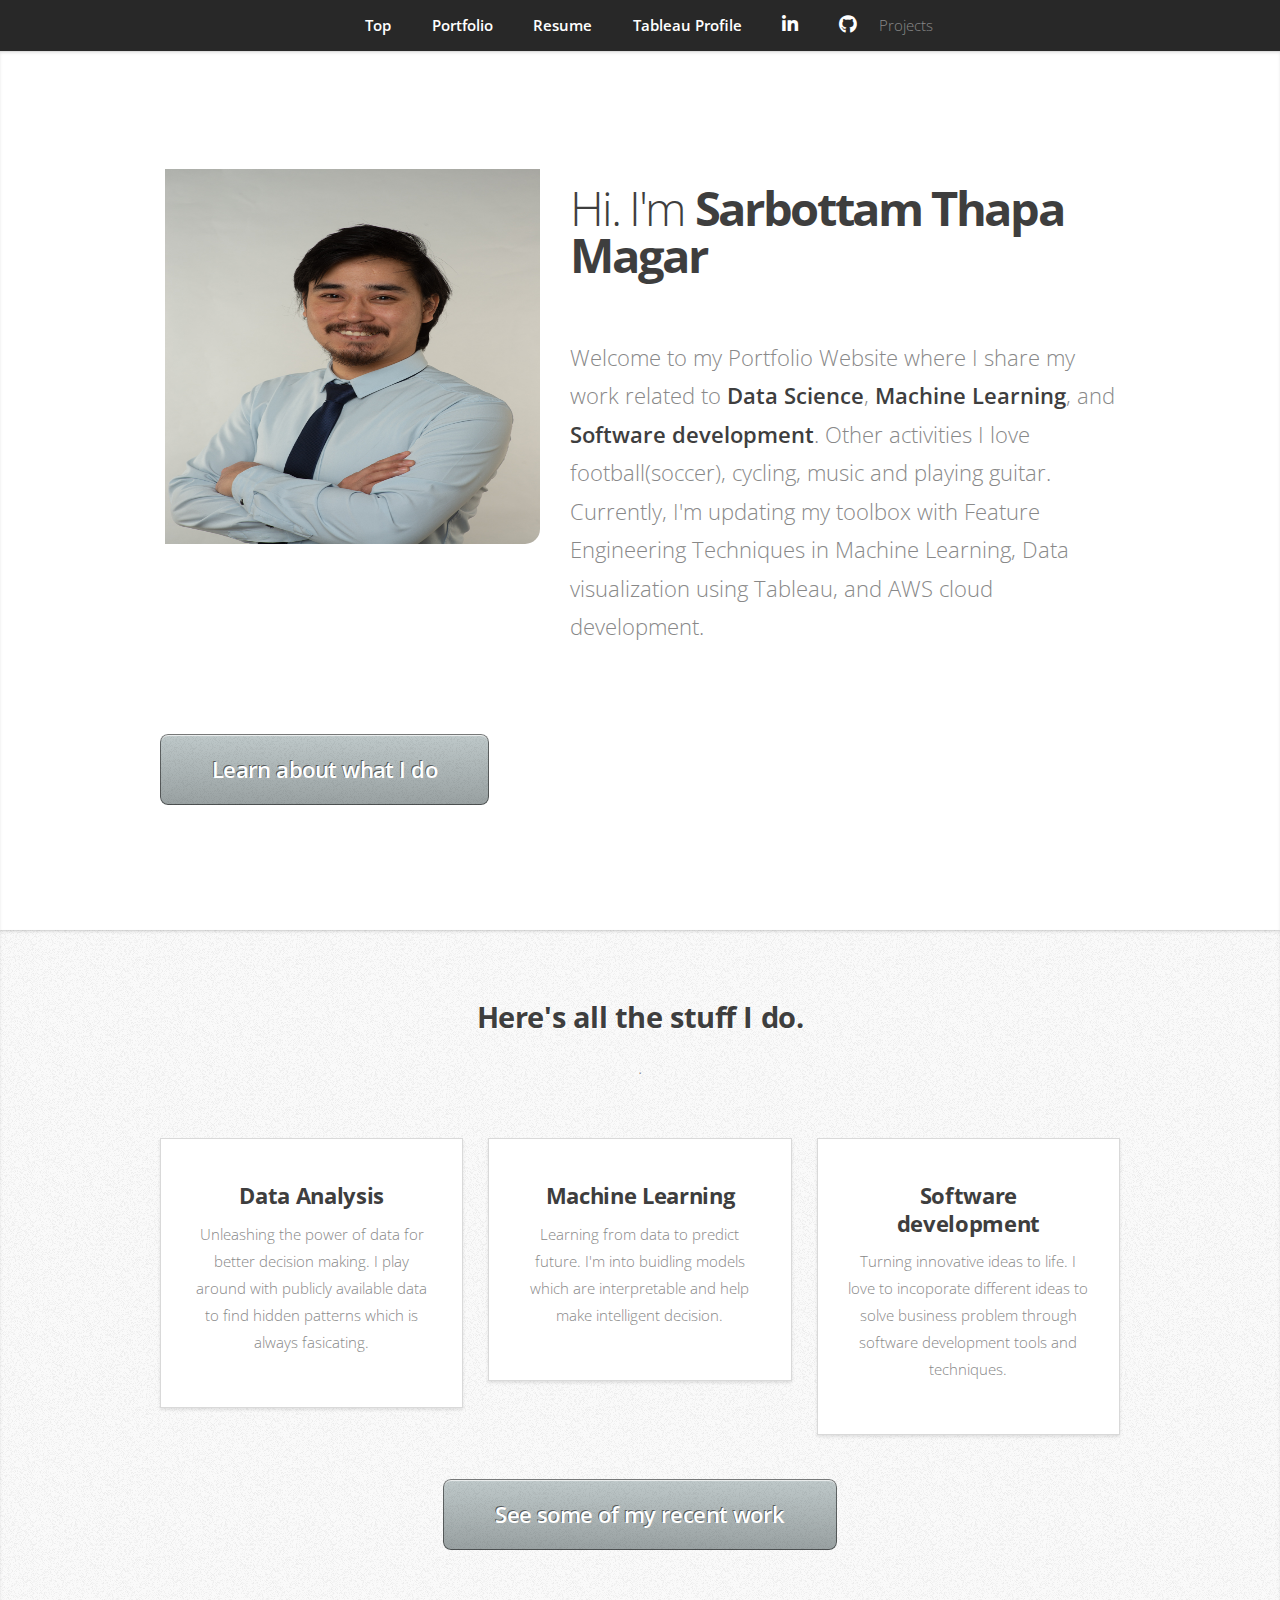
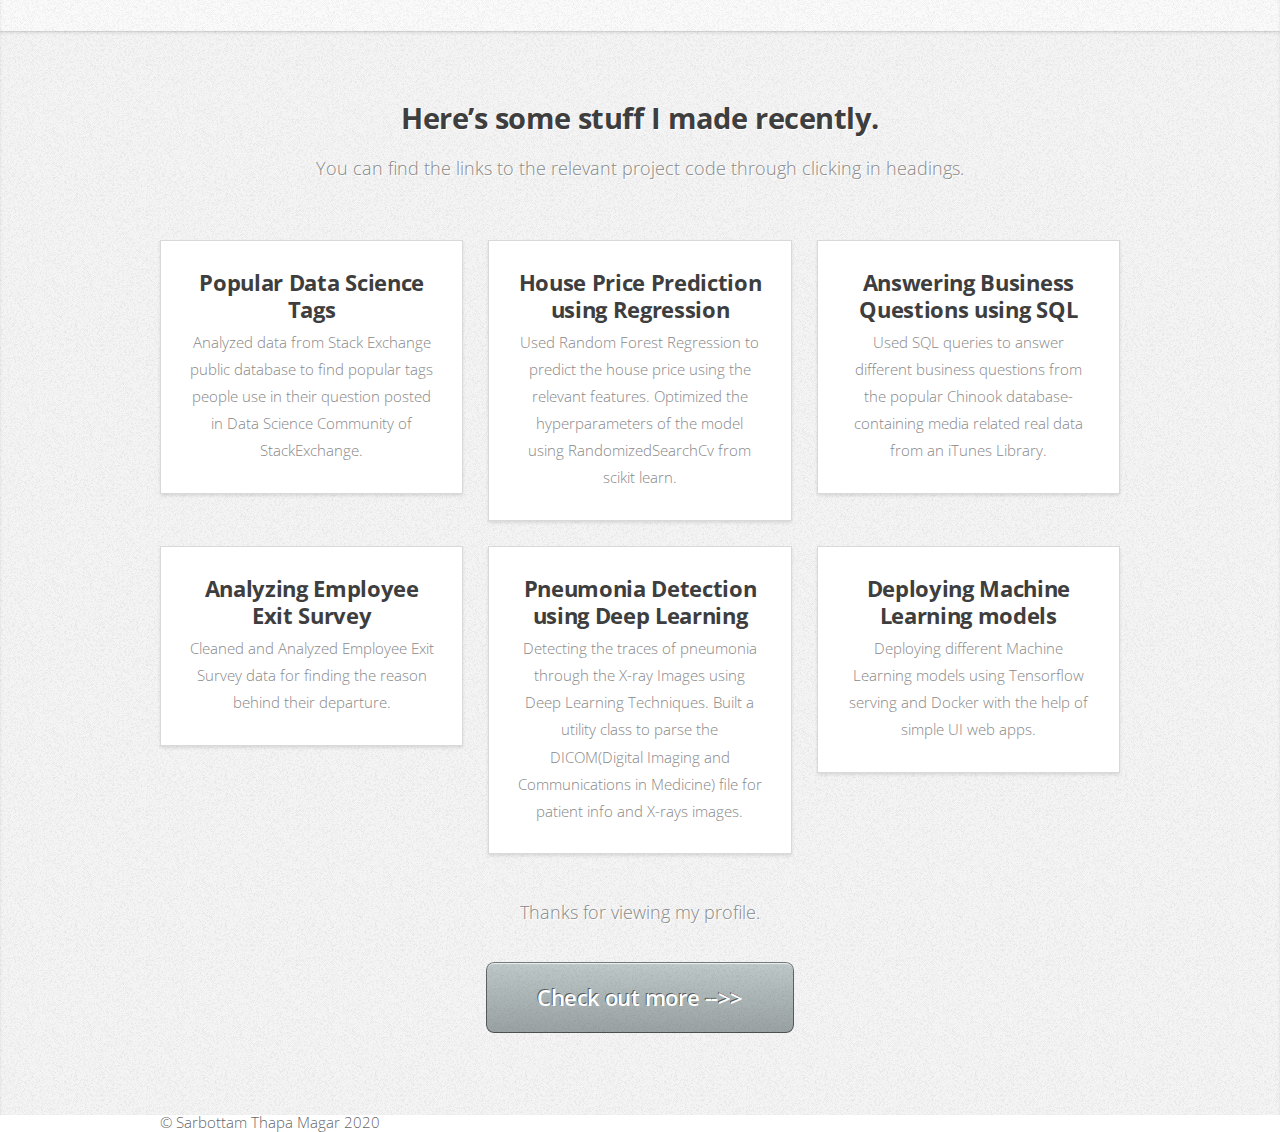
==== index.html @ 3a18c15b "add heart disease clf project" ====
<!DOCTYPE HTML>
<!--
	Miniport by HTML5 UP
	html5up.net | @ajlkn
	Free for personal and commercial use under the CCA 3.0 license (html5up.net/license)
-->
<html>
	<head>
		<title>Sarbottam Portfolio Website</title>
		<meta charset="utf-8" />
		<meta name="viewport" content="width=device-width, initial-scale=1.0">
		<link rel="stylesheet" href="assets/css/main.css" />
	</head>
	<body class="is-preload">

		<!-- Nav -->
			<nav id="nav">
				<ul class="container">
					<li><a href="#top">Top</a></li>
					<li><a href="#portfolio">Portfolio</a></li>
					<!-- <li><a href="#work">Work</a></li> -->
					<li><a href="resume/SarbottamThapaMagarCV.pdf">Resume</a></li>
					<li><a href="https://public.tableau.com/profile/sarbottam.thapa.magar#!/"><span class="label">Tableau Profile</span></a></li>	
					<li><a href="https://www.linkedin.com/in/sarbottam/" class="icon brands fa-linkedin-in"><span class="label">LinkedIn</span></a></li>
					<li><a href="https://github.com/Mattobad" class="icon brands fa-github"><span class="label">Github</span></a></li>
					<div class="dropdown">
						<li><span class="label">Projects</span></li>
						<div class="dropdown-content">
							<a href="projects/house_rg/index.html">House Project</a>
							<a href="https://secret-mountain-51577.herokuapp.com/">Heart disease classificaiton</a>
						  <!-- <a href="#">Link 3</a> -->
						</div>
					</div>
					
				</ul>
			</nav>

		<!-- Home -->
			<article id="top" class="wrapper style1">
				<div class="container">
					<div class="row">
						<!-- <div class="col-4 col-5-large col-12-medium">
							<span class="image fit"><img src="images/ProfilePic.jpg" width="400" height="400" /></span>
						</div> -->
						
						<img src="images/ProfilePic.jpg" class="center" width="400" height="400" />
			
						<div class="col-sm col-xl col-8 col-7-large col-12-medium">
							<header>
								<h1>Hi. I'm <strong>Sarbottam Thapa Magar</strong></h1>
							</header>
							<p>	Welcome to my Portfolio Website where I share my work related to <strong>Data Science</strong>, <strong>Machine Learning</strong>,  and 
								<strong>Software development</strong>. Other activities I love football(soccer), cycling, music and playing guitar.
								Currently, I'm updating my toolbox with Feature Engineering Techniques in Machine Learning,
								Data visualization using Tableau, and AWS cloud development.
							</p>
				
						</div>
					</div>

					<footer>
						<!-- <p>And this is <strong>Miniport</strong>, a free, fully responsive HTML5 site template designed by <a href="http://twitter.com/ajlkn">AJ</a> for <a href="http://html5up.net">HTML5 UP</a> &amp; released under the <a href="http://html5up.net/license">CCA license</a>.</p> -->
						<a href="#work" class="button large scrolly">Learn about what I do</a>
					</footer>
				</div>

				<!-- <div class="col-4 col-6-medium col-12-small">
					
				</div> -->
				
			</article>

		<!-- Work -->
			<article id="work" class="wrapper style2">
				<div class="container">
					<header>
						<h2>Here's all the stuff I do.</h2>
						<p>.</p>
					</header>
					<div class="row aln-center">
						<div class="col-4 col-6-medium col-12-small">
							<section class="box style1">
								<!-- <span class="icon featured fa fa-area-chart" aria-hidden="true"></span> -->
								<h3>Data Analysis</h3>
								<p>Unleashing the power of data for better decision making. I play around with publicly available data to 
									find hidden patterns which is always fasicating.</p>
							</section>
						</div>
						<div class="col-4 col-6-medium col-12-small">
							<section class="box style1">
								<!-- <span class="icon solid featured fa-camera-retro"></span> -->
								<h3>Machine Learning</h3>
								<p>Learning from data to predict future. I'm into buidling models which are interpretable and help make intelligent decision.</p>
							</section>
						</div>
						<div class="col-4 col-6-medium col-12-small">
							<section class="box style1">
								<!-- <span class="icon featured fa-thumbs-up"></span> -->
								<h3>Software development</h3>
								<p>Turning innovative ideas to life. I love to incoporate different ideas to solve business problem through software development tools and techniques.</p>
							</section>
						</div>
					</div>
					<footer>
						<!-- <p>Lorem ipsum dolor sit sapien vestibulum ipsum primis?</p> -->
						<a href="#portfolio" class="button large scrolly">See some of my recent work</a>
					</footer>
				</div>
			</article>

		<!-- Portfolio -->
			<article id="portfolio" class="wrapper style3">
				<div class="container">
					<header>
						<h2>Here’s some stuff I made recently.</h2>
						<p>You can find the links to the relevant project code through clicking in headings.</p>
					</header>
					<div class="row">
						<div class="col-4 col-6-medium col-12-small">
							<article class="box style2">
								<!-- <a href="https://github.com/Mattobad/Data-Analysis/tree/master/Popular-Data-Science-Tags" class="image featured"><img src="images/pic01.jpg" alt="" /></a> -->
								<h3><a href="https://github.com/Mattobad/Data-Analysis/tree/master/Popular-Data-Science-Tags">Popular Data Science Tags</a></h3>
								<p>Analyzed data from Stack Exchange public database to find popular tags people use in their question posted in Data Science Community of StackExchange.</p>
							</article>
						</div>
						<div class="col-4 col-6-medium col-12-small">
							<article class="box style2">
								<!-- <a href="#" class="image featured"><img src="images/pic02.jpg" alt="" /></a> -->
								<h3><a href="https://bit.ly/house-rg-project">House Price Prediction using Regression</a></h3>
								<p>Used Random Forest Regression to predict the house price using the 
									relevant features. Optimized the hyperparameters of the model using 
									RandomizedSearchCv from scikit learn.
								</p>
							</article>
						</div>
						<div class="col-4 col-6-medium col-12-small">
							<article class="box style2">
								<!-- <a href="#" class="image featured"><img src="images/pic03.jpg" alt="" /></a> -->
								<h3><a href="https://github.com/Mattobad/Data-Analysis/tree/master/Answering%20Business%20Questions%20using%20SQL">Answering Business Questions using SQL</a></h3>
								<p>Used SQL queries to answer different business questions from the popular Chinook database- containing
									media related real data from an iTunes Library.</p>
							</article>
						</div>
						<div class="col-4 col-6-medium col-12-small">
							<article class="box style2">
								<!-- <a href="#" class="image featured"><img src="images/pic04.jpg" alt="" /></a> -->
								<h3><a href="https://github.com/Mattobad/Data-Analysis/tree/master/Analyzing-Employee-Exit-Survey">Analyzing Employee Exit Survey</a></h3>
								<p>Cleaned and Analyzed Employee Exit Survey data for finding the reason behind their departure.</p>
							</article>
						</div>
						<div class="col-4 col-6-medium col-12-small">
							<article class="box style2">
								<!-- <a href="#" class="image featured"><img src="images/pic05.jpg" alt="" /></a> -->
								<h3><a href="https://github.com/Mattobad/Pneumonia-Detection-Deep-Learning">Pneumonia Detection using Deep Learning</a></h3>
								<p>Detecting the traces of pneumonia through the X-ray Images using Deep Learning 
									Techniques. Built a utility class to parse the DICOM(Digital Imaging and 
									Communications in Medicine) file for patient info and X-rays images.</p>
							</article>
						</div>
						<div class="col-4 col-6-medium col-12-small">
							<article class="box style2">
								<!-- <a href="#" class="image featured"><img src="images/pic06.jpg" alt="" /></a> -->
								<h3><a href="https://github.com/Mattobad/Deploying-ML-Models">Deploying Machine Learning models</a></h3>
								<p>Deploying different Machine Learning models using Tensorflow
									serving and Docker with the help of simple UI web apps.
								</p>
							</article>
						</div>

						<!-- <div class="col-4 col-6-medium col-12-small">
							<article class="box style2">
								<h3><a href="#"></a></h3>
								<p>.</p>
							</article>
						</div>
						<div class="col-4 col-6-medium col-12-small">
							<article class="box style2">
								<h3><a href="#">Pneumonia Detection using Deep Learning</a></h3>
								<p>.</p>
							</article>
						</div>
						<div class="col-4 col-6-medium col-12-small">
							<article class="box style2">
								<h3><a href="#">Visualizing the recent graduate job outcomes</a></h3>
								<p>.</p>
							</article>
						</div> -->

					</div>
					<!-- <footer>
						<p>Lorem ipsum dolor sit sapien vestibulum ipsum primis?</p>
						<a href="#contact" class="button large scrolly">Get in touch with me</a>
					</footer> -->
					<footer>
						<p>Thanks for viewing my profile.</p>
						<a href="https://github.com/Mattobad" class="button large scrolly">Check out more -->></a>
					</footer>
				</div>
			</article>

		
		<footer class="container">
			<ul id="copyright">
			<li>&copy; Sarbottam Thapa Magar 2020</li>
		</footer>

		<!-- Scripts -->
			<script src="assets/js/jquery.min.js"></script>
			<script src="assets/js/jquery.scrolly.min.js"></script>
			<script src="assets/js/browser.min.js"></script>
			<script src="assets/js/breakpoints.min.js"></script>
			<script src="assets/js/util.js"></script>
			<script src="assets/js/main.js"></script>

	</body>
</html>
---- assets/css/main.css ----
@import url("https://fonts.googleapis.com/css?family=Open+Sans:300,300italic,600,600italic,700");
@import url("fontawesome-all.min.css");

/*
	Miniport by HTML5 UP
	html5up.net | @ajlkn
	Free for personal and commercial use under the CCA 3.0 license (html5up.net/license)
*/

html, body, div, span, applet, object,
iframe, h1, h2, h3, h4, h5, h6, p, blockquote,
pre, a, abbr, acronym, address, big, cite,
code, del, dfn, em, img, ins, kbd, q, s, samp,
small, strike, strong, sub, sup, tt, var, b,
u, i, center, dl, dt, dd, ol, ul, li, fieldset,
form, label, legend, table, caption, tbody,
tfoot, thead, tr, th, td, article, aside,
canvas, details, embed, figure, figcaption,
footer, header, hgroup, menu, nav, output, ruby,
section, summary, time, mark, audio, video {
	margin: 0;
	padding: 0;
	border: 0;
	font-size: 100%;
	font: inherit;
	vertical-align: baseline;}

article, aside, details, figcaption, figure,
footer, header, hgroup, menu, nav, section {
	display: block;}

body {
	line-height: 1;
}

ol, ul {
	list-style: none;
}

blockquote, q {
	quotes: none;
}

	blockquote:before, blockquote:after, q:before, q:after {
		content: '';
		content: none;
	}

table {
	border-collapse: collapse;
	border-spacing: 0;
}

body {
	-webkit-text-size-adjust: none;
}

mark {
	background-color: transparent;
	color: inherit;
}

input::-moz-focus-inner {
	border: 0;
	padding: 0;
}

input, select, textarea {
	-moz-appearance: none;
	-webkit-appearance: none;
	-ms-appearance: none;
	appearance: none;
}

/* Basic */

	html {
		box-sizing: border-box;
	}

	*, *:before, *:after {
		box-sizing: inherit;
	}

	body {
		padding-top: 3.5em;
	}

		body.is-preload *, body.is-preload *:before, body.is-preload *:after {
			-moz-animation: none !important;
			-webkit-animation: none !important;
			-ms-animation: none !important;
			animation: none !important;
			-moz-transition: none !important;
			-webkit-transition: none !important;
			-ms-transition: none !important;
			transition: none !important;
		}

	body, input, textarea, select {
		font-family: 'Open Sans', sans-serif;
		line-height: 1.85em;
		color: #888;
		font-weight: 300;
		font-size: 13pt;
	}

	a {
		-moz-transition: color .2s ease-in-out;
		-webkit-transition: color .2s ease-in-out;
		-ms-transition: color .2s ease-in-out;
		transition: color .2s ease-in-out;
		color: #43B3E0;
		text-decoration: underline;
	}

		a:hover {
			color: #43bff0 !important;
		}

		a img {
			border: 0;
		}

	b, strong {
		font-weight: 600;
		color: #3e3e3e;
	}

	i, em {
		font-style: italic;
	}

	sub {
		position: relative;
		top: 0.5em;
		font-size: 0.8em;
	}

	sup {
		position: relative;
		top: -0.5em;
		font-size: 0.8em;
	}

	blockquote {
		border-left: solid 0.75em #eee;
		padding: 1em 0 1em 1.5em;
		font-style: italic;
	}

	h1, h2, h3, h4, h5, h6 {
		color: #3e3e3e;
		margin: 0 0 0.75em 0;
	}

	h1 a, h2 a, h3 a, h4 a, h5 a, h6 a {
		text-decoration: none;
		color: inherit;
	}

	h2, h3, h4, h5, h6 {
		font-weight: 700;
	}

	h1 {
		font-size: 3.2em;
		letter-spacing: -0.05em;
		line-height: 1em;
		font-weight: 300;
	}

	#title {
		color: black;
		padding: 10px;
		font-size: 1.2em;
		letter-spacing: -0.1em;
		font-weight: 500;
	}

		h1 strong {
			font-weight: 700;
		}

	h2 {
		font-size: 2em;
		letter-spacing: -0.015em;
	}

	h3 {
		font-size: 1.5em;
		letter-spacing: -0.015em;
	}

	em, i {
		font-style: italic;
	}

	br.clear {
		clear: both;
	}

	hr {
		border: 0;
		border-top: solid 1px #444;
		border-top-color: rgba(0, 0, 0, 0.35);
		box-shadow: 0px 1px 0px 0px rgba(255, 255, 255, 0.1);
		height: 1px;
		margin: 3em 0;
	}

	p, ul, ol, dl, table {
		margin-bottom: 2em;
	}

	header {
		margin: 0 0 3em 0;
	}

		header > p {
			font-size: 1.25em;
			margin: 0;
		}

	footer {
		margin: 3em 0 0 0;
	}

		footer > p {
			font-size: 1.25em;
		}



/* Dropdown menu */
/*  */
.dropbtn {
	color: white;
	padding: 5px;
	border: none;
  }
  
  .dropdown {
	position: relative;
	display: inline-block;
  }
  
  .dropdown-content {
	display: none;
	position: absolute;
	background-color: #4b4a4a;
	min-width: 160px;
	box-shadow: 0px 8px 16px 0px rgba(0,0,0,0.2);
	z-index: 1;
  }
  
  .dropdown-content a {
	color: rgb(119, 113, 113);
	padding: 12px 16px;
	text-decoration: none;
	
	display: block;
  }
  
  .dropdown-content a:hover {background-color: rgb(83, 81, 81);}
  
  .dropdown:hover .dropdown-content {display: block;
	
}
  
  .dropdown:hover .dropbtn {background-color: rgb(124, 121, 121);}


/* Container */

	.center {
		display: block;
		margin-left: auto;
		margin-right: auto;
		border-radius: 15px;
		padding: 20px;
	}

	.container {
		margin: 0 auto;
		max-width: calc(100% - 50px);
		width: 1200px;
	}

		.container.medium {
			width: 900px;
		}

		@media screen and (max-width: 1680px) {

			.container {
				width: 1200px;
			}

				.container.medium {
					width: 900px;
				}

		}

		@media screen and (max-width: 1280px) {

			.container {
				width: 960px;
			}

				.container.medium {
					width: 720px;
				}

		}

		@media screen and (max-width: 980px) {

			.container {
				width: 100%;
			}

				.container.medium {
					width: 75%;
				}

		}

		@media screen and (max-width: 736px) {

			.container {
				width: 100%;
				max-width: calc(100% - 30px);
			}

				.container.medium {
					width: 100%;
				}

		}

/* Row */

	.row {
		display: flex;
		flex-wrap: wrap;
		box-sizing: border-box;
		align-items: stretch;
	}

		.row > * {
			box-sizing: border-box;
		}

		.row.gtr-uniform > * > :last-child {
			margin-bottom: 0;
		}

		.row.aln-left {
			justify-content: flex-start;
		}

		.row.aln-center {
			justify-content: center;
		}

		.row.aln-right {
			justify-content: flex-end;
		}

		.row.aln-top {
			align-items: flex-start;
		}

		.row.aln-middle {
			align-items: center;
		}

		.row.aln-bottom {
			align-items: flex-end;
		}

		.row > .imp {
			order: -1;
		}

		.row > .col-1 {
			width: 8.33333%;
		}

		.row > .off-1 {
			margin-left: 8.33333%;
		}

		.row > .col-2 {
			width: 16.66667%;
		}

		.row > .off-2 {
			margin-left: 16.66667%;
		}

		.row > .col-3 {
			width: 25%;
		}

		.row > .off-3 {
			margin-left: 25%;
		}

		.row > .col-4 {
			width: 33.33333%;
		}

		.row > .off-4 {
			margin-left: 33.33333%;
		}

		.row > .col-5 {
			width: 41.66667%;
		}

		.row > .off-5 {
			margin-left: 41.66667%;
		}

		.row > .col-6 {
			width: 50%;
		}

		.row > .off-6 {
			margin-left: 50%;
		}

		.row > .col-7 {
			width: 58.33333%;
		}

		.row > .off-7 {
			margin-left: 58.33333%;
		}

		.row > .col-8 {
			width: 66.66667%;
		}

		.row > .off-8 {
			margin-left: 66.66667%;
		}

		.row > .col-9 {
			width: 75%;
		}

		.row > .off-9 {
			margin-left: 75%;
		}

		.row > .col-10 {
			width: 83.33333%;
		}

		.row > .off-10 {
			margin-left: 83.33333%;
		}

		.row > .col-11 {
			width: 91.66667%;
		}

		.row > .off-11 {
			margin-left: 91.66667%;
		}

		.row > .col-12 {
			width: 100%;
		}

		.row > .off-12 {
			margin-left: 100%;
		}

		.row.gtr-0 {
			margin-top: 0px;
			margin-left: 0px;
		}

			.row.gtr-0 > * {
				padding: 0px 0 0 0px;
			}

			.row.gtr-0.gtr-uniform {
				margin-top: 0px;
			}

				.row.gtr-0.gtr-uniform > * {
					padding-top: 0px;
				}

		.row.gtr-25 {
			margin-top: -6.25px;
			margin-left: -6.25px;
		}

			.row.gtr-25 > * {
				padding: 6.25px 0 0 6.25px;
			}

			.row.gtr-25.gtr-uniform {
				margin-top: -6.25px;
			}

				.row.gtr-25.gtr-uniform > * {
					padding-top: 6.25px;
				}

		.row.gtr-50 {
			margin-top: -12.5px;
			margin-left: -12.5px;
		}

			.row.gtr-50 > * {
				padding: 12.5px 0 0 12.5px;
			}

			.row.gtr-50.gtr-uniform {
				margin-top: -12.5px;
			}

				.row.gtr-50.gtr-uniform > * {
					padding-top: 12.5px;
				}

		.row {
			margin-top: -25px;
			margin-left: -25px;
		}

			.row > * {
				padding: 25px 0 0 25px;
			}

			.row.gtr-uniform {
				margin-top: -25px;
			}

				.row.gtr-uniform > * {
					padding-top: 25px;
				}

		.row.gtr-150 {
			margin-top: -37.5px;
			margin-left: -37.5px;
		}

			.row.gtr-150 > * {
				padding: 37.5px 0 0 37.5px;
			}

			.row.gtr-150.gtr-uniform {
				margin-top: -37.5px;
			}

				.row.gtr-150.gtr-uniform > * {
					padding-top: 37.5px;
				}

		.row.gtr-200 {
			margin-top: -50px;
			margin-left: -50px;
		}

			.row.gtr-200 > * {
				padding: 50px 0 0 50px;
			}

			.row.gtr-200.gtr-uniform {
				margin-top: -50px;
			}

				.row.gtr-200.gtr-uniform > * {
					padding-top: 50px;
				}

		@media screen and (max-width: 1680px) {

			.row {
				display: flex;
				flex-wrap: wrap;
				box-sizing: border-box;
				align-items: stretch;
			}

				.row > * {
					box-sizing: border-box;
				}

				.row.gtr-uniform > * > :last-child {
					margin-bottom: 0;
				}

				.row.aln-left {
					justify-content: flex-start;
				}

				.row.aln-center {
					justify-content: center;
				}

				.row.aln-right {
					justify-content: flex-end;
				}

				.row.aln-top {
					align-items: flex-start;
				}

				.row.aln-middle {
					align-items: center;
				}

				.row.aln-bottom {
					align-items: flex-end;
				}

				.row > .imp-xlarge {
					order: -1;
				}

				.row > .col-1-xlarge {
					width: 8.33333%;
				}

				.row > .off-1-xlarge {
					margin-left: 8.33333%;
				}

				.row > .col-2-xlarge {
					width: 16.66667%;
				}

				.row > .off-2-xlarge {
					margin-left: 16.66667%;
				}

				.row > .col-3-xlarge {
					width: 25%;
				}

				.row > .off-3-xlarge {
					margin-left: 25%;
				}

				.row > .col-4-xlarge {
					width: 33.33333%;
				}

				.row > .off-4-xlarge {
					margin-left: 33.33333%;
				}

				.row > .col-5-xlarge {
					width: 41.66667%;
				}

				.row > .off-5-xlarge {
					margin-left: 41.66667%;
				}

				.row > .col-6-xlarge {
					width: 50%;
				}

				.row > .off-6-xlarge {
					margin-left: 50%;
				}

				.row > .col-7-xlarge {
					width: 58.33333%;
				}

				.row > .off-7-xlarge {
					margin-left: 58.33333%;
				}

				.row > .col-8-xlarge {
					width: 66.66667%;
				}

				.row > .off-8-xlarge {
					margin-left: 66.66667%;
				}

				.row > .col-9-xlarge {
					width: 75%;
				}

				.row > .off-9-xlarge {
					margin-left: 75%;
				}

				.row > .col-10-xlarge {
					width: 83.33333%;
				}

				.row > .off-10-xlarge {
					margin-left: 83.33333%;
				}

				.row > .col-11-xlarge {
					width: 91.66667%;
				}

				.row > .off-11-xlarge {
					margin-left: 91.66667%;
				}

				.row > .col-12-xlarge {
					width: 100%;
				}

				.row > .off-12-xlarge {
					margin-left: 100%;
				}

				.row.gtr-0 {
					margin-top: 0px;
					margin-left: 0px;
				}

					.row.gtr-0 > * {
						padding: 0px 0 0 0px;
					}

					.row.gtr-0.gtr-uniform {
						margin-top: 0px;
					}

						.row.gtr-0.gtr-uniform > * {
							padding-top: 0px;
						}

				.row.gtr-25 {
					margin-top: -6.25px;
					margin-left: -6.25px;
				}

					.row.gtr-25 > * {
						padding: 6.25px 0 0 6.25px;
					}

					.row.gtr-25.gtr-uniform {
						margin-top: -6.25px;
					}

						.row.gtr-25.gtr-uniform > * {
							padding-top: 6.25px;
						}

				.row.gtr-50 {
					margin-top: -12.5px;
					margin-left: -12.5px;
				}

					.row.gtr-50 > * {
						padding: 12.5px 0 0 12.5px;
					}

					.row.gtr-50.gtr-uniform {
						margin-top: -12.5px;
					}

						.row.gtr-50.gtr-uniform > * {
							padding-top: 12.5px;
						}

				.row {
					margin-top: -25px;
					margin-left: -25px;
				}

					.row > * {
						padding: 25px 0 0 25px;
					}

					.row.gtr-uniform {
						margin-top: -25px;
					}

						.row.gtr-uniform > * {
							padding-top: 25px;
						}

				.row.gtr-150 {
					margin-top: -37.5px;
					margin-left: -37.5px;
				}

					.row.gtr-150 > * {
						padding: 37.5px 0 0 37.5px;
					}

					.row.gtr-150.gtr-uniform {
						margin-top: -37.5px;
					}

						.row.gtr-150.gtr-uniform > * {
							padding-top: 37.5px;
						}

				.row.gtr-200 {
					margin-top: -50px;
					margin-left: -50px;
				}

					.row.gtr-200 > * {
						padding: 50px 0 0 50px;
					}

					.row.gtr-200.gtr-uniform {
						margin-top: -50px;
					}

						.row.gtr-200.gtr-uniform > * {
							padding-top: 50px;
						}

		}

		@media screen and (max-width: 1280px) {

			.row {
				display: flex;
				flex-wrap: wrap;
				box-sizing: border-box;
				align-items: stretch;
			}

				.row > * {
					box-sizing: border-box;
				}

				.row.gtr-uniform > * > :last-child {
					margin-bottom: 0;
				}

				.row.aln-left {
					justify-content: flex-start;
				}

				.row.aln-center {
					justify-content: center;
				}

				.row.aln-right {
					justify-content: flex-end;
				}

				.row.aln-top {
					align-items: flex-start;
				}

				.row.aln-middle {
					align-items: center;
				}

				.row.aln-bottom {
					align-items: flex-end;
				}

				.row > .imp-large {
					order: -1;
				}

				.row > .col-1-large {
					width: 8.33333%;
				}

				.row > .off-1-large {
					margin-left: 8.33333%;
				}

				.row > .col-2-large {
					width: 16.66667%;
				}

				.row > .off-2-large {
					margin-left: 16.66667%;
				}

				.row > .col-3-large {
					width: 25%;
				}

				.row > .off-3-large {
					margin-left: 25%;
				}

				.row > .col-4-large {
					width: 33.33333%;
				}

				.row > .off-4-large {
					margin-left: 33.33333%;
				}

				.row > .col-5-large {
					width: 41.66667%;
				}

				.row > .off-5-large {
					margin-left: 41.66667%;
				}

				.row > .col-6-large {
					width: 50%;
				}

				.row > .off-6-large {
					margin-left: 50%;
				}

				.row > .col-7-large {
					width: 58.33333%;
				}

				.row > .off-7-large {
					margin-left: 58.33333%;
				}

				.row > .col-8-large {
					width: 66.66667%;
				}

				.row > .off-8-large {
					margin-left: 66.66667%;
				}

				.row > .col-9-large {
					width: 75%;
				}

				.row > .off-9-large {
					margin-left: 75%;
				}

				.row > .col-10-large {
					width: 83.33333%;
				}

				.row > .off-10-large {
					margin-left: 83.33333%;
				}

				.row > .col-11-large {
					width: 91.66667%;
				}

				.row > .off-11-large {
					margin-left: 91.66667%;
				}

				.row > .col-12-large {
					width: 100%;
				}

				.row > .off-12-large {
					margin-left: 100%;
				}

				.row.gtr-0 {
					margin-top: 0px;
					margin-left: 0px;
				}

					.row.gtr-0 > * {
						padding: 0px 0 0 0px;
					}

					.row.gtr-0.gtr-uniform {
						margin-top: 0px;
					}

						.row.gtr-0.gtr-uniform > * {
							padding-top: 0px;
						}

				.row.gtr-25 {
					margin-top: -6.25px;
					margin-left: -6.25px;
				}

					.row.gtr-25 > * {
						padding: 6.25px 0 0 6.25px;
					}

					.row.gtr-25.gtr-uniform {
						margin-top: -6.25px;
					}

						.row.gtr-25.gtr-uniform > * {
							padding-top: 6.25px;
						}

				.row.gtr-50 {
					margin-top: -12.5px;
					margin-left: -12.5px;
				}

					.row.gtr-50 > * {
						padding: 12.5px 0 0 12.5px;
					}

					.row.gtr-50.gtr-uniform {
						margin-top: -12.5px;
					}

						.row.gtr-50.gtr-uniform > * {
							padding-top: 12.5px;
						}

				.row {
					margin-top: -25px;
					margin-left: -25px;
				}

					.row > * {
						padding: 25px 0 0 25px;
					}

					.row.gtr-uniform {
						margin-top: -25px;
					}

						.row.gtr-uniform > * {
							padding-top: 25px;
						}

				.row.gtr-150 {
					margin-top: -37.5px;
					margin-left: -37.5px;
				}

					.row.gtr-150 > * {
						padding: 37.5px 0 0 37.5px;
					}

					.row.gtr-150.gtr-uniform {
						margin-top: -37.5px;
					}

						.row.gtr-150.gtr-uniform > * {
							padding-top: 37.5px;
						}

				.row.gtr-200 {
					margin-top: -50px;
					margin-left: -50px;
				}

					.row.gtr-200 > * {
						padding: 50px 0 0 50px;
					}

					.row.gtr-200.gtr-uniform {
						margin-top: -50px;
					}

						.row.gtr-200.gtr-uniform > * {
							padding-top: 50px;
						}

		}

		@media screen and (max-width: 980px) {

			.row {
				display: flex;
				flex-wrap: wrap;
				box-sizing: border-box;
				align-items: stretch;
			}

				.row > * {
					box-sizing: border-box;
				}

				.row.gtr-uniform > * > :last-child {
					margin-bottom: 0;
				}

				.row.aln-left {
					justify-content: flex-start;
				}

				.row.aln-center {
					justify-content: center;
				}

				.row.aln-right {
					justify-content: flex-end;
				}

				.row.aln-top {
					align-items: flex-start;
				}

				.row.aln-middle {
					align-items: center;
				}

				.row.aln-bottom {
					align-items: flex-end;
				}

				.row > .imp-medium {
					order: -1;
				}

				.row > .col-1-medium {
					width: 8.33333%;
				}

				.row > .off-1-medium {
					margin-left: 8.33333%;
				}

				.row > .col-2-medium {
					width: 16.66667%;
				}

				.row > .off-2-medium {
					margin-left: 16.66667%;
				}

				.row > .col-3-medium {
					width: 25%;
				}

				.row > .off-3-medium {
					margin-left: 25%;
				}

				.row > .col-4-medium {
					width: 33.33333%;
				}

				.row > .off-4-medium {
					margin-left: 33.33333%;
				}

				.row > .col-5-medium {
					width: 41.66667%;
				}

				.row > .off-5-medium {
					margin-left: 41.66667%;
				}

				.row > .col-6-medium {
					width: 50%;
				}

				.row > .off-6-medium {
					margin-left: 50%;
				}

				.row > .col-7-medium {
					width: 58.33333%;
				}

				.row > .off-7-medium {
					margin-left: 58.33333%;
				}

				.row > .col-8-medium {
					width: 66.66667%;
				}

				.row > .off-8-medium {
					margin-left: 66.66667%;
				}

				.row > .col-9-medium {
					width: 75%;
				}

				.row > .off-9-medium {
					margin-left: 75%;
				}

				.row > .col-10-medium {
					width: 83.33333%;
				}

				.row > .off-10-medium {
					margin-left: 83.33333%;
				}

				.row > .col-11-medium {
					width: 91.66667%;
				}

				.row > .off-11-medium {
					margin-left: 91.66667%;
				}

				.row > .col-12-medium {
					width: 100%;
				}

				.row > .off-12-medium {
					margin-left: 100%;
				}

				.row.gtr-0 {
					margin-top: 0px;
					margin-left: 0px;
				}

					.row.gtr-0 > * {
						padding: 0px 0 0 0px;
					}

					.row.gtr-0.gtr-uniform {
						margin-top: 0px;
					}

						.row.gtr-0.gtr-uniform > * {
							padding-top: 0px;
						}

				.row.gtr-25 {
					margin-top: -6.25px;
					margin-left: -6.25px;
				}

					.row.gtr-25 > * {
						padding: 6.25px 0 0 6.25px;
					}

					.row.gtr-25.gtr-uniform {
						margin-top: -6.25px;
					}

						.row.gtr-25.gtr-uniform > * {
							padding-top: 6.25px;
						}

				.row.gtr-50 {
					margin-top: -12.5px;
					margin-left: -12.5px;
				}

					.row.gtr-50 > * {
						padding: 12.5px 0 0 12.5px;
					}

					.row.gtr-50.gtr-uniform {
						margin-top: -12.5px;
					}

						.row.gtr-50.gtr-uniform > * {
							padding-top: 12.5px;
						}

				.row {
					margin-top: -25px;
					margin-left: -25px;
				}

					.row > * {
						padding: 25px 0 0 25px;
					}

					.row.gtr-uniform {
						margin-top: -25px;
					}

						.row.gtr-uniform > * {
							padding-top: 25px;
						}

				.row.gtr-150 {
					margin-top: -37.5px;
					margin-left: -37.5px;
				}

					.row.gtr-150 > * {
						padding: 37.5px 0 0 37.5px;
					}

					.row.gtr-150.gtr-uniform {
						margin-top: -37.5px;
					}

						.row.gtr-150.gtr-uniform > * {
							padding-top: 37.5px;
						}

				.row.gtr-200 {
					margin-top: -50px;
					margin-left: -50px;
				}

					.row.gtr-200 > * {
						padding: 50px 0 0 50px;
					}

					.row.gtr-200.gtr-uniform {
						margin-top: -50px;
					}

						.row.gtr-200.gtr-uniform > * {
							padding-top: 50px;
						}

		}

		@media screen and (max-width: 736px) {

			.row {
				display: flex;
				flex-wrap: wrap;
				box-sizing: border-box;
				align-items: stretch;
			}

				.row > * {
					box-sizing: border-box;
				}

				.row.gtr-uniform > * > :last-child {
					margin-bottom: 0;
				}

				.row.aln-left {
					justify-content: flex-start;
				}

				.row.aln-center {
					justify-content: center;
				}

				.row.aln-right {
					justify-content: flex-end;
				}

				.row.aln-top {
					align-items: flex-start;
				}

				.row.aln-middle {
					align-items: center;
				}

				.row.aln-bottom {
					align-items: flex-end;
				}

				.row > .imp-small {
					order: -1;
				}

				.row > .col-1-small {
					width: 8.33333%;
				}

				.row > .off-1-small {
					margin-left: 8.33333%;
				}

				.row > .col-2-small {
					width: 16.66667%;
				}

				.row > .off-2-small {
					margin-left: 16.66667%;
				}

				.row > .col-3-small {
					width: 25%;
				}

				.row > .off-3-small {
					margin-left: 25%;
				}

				.row > .col-4-small {
					width: 33.33333%;
				}

				.row > .off-4-small {
					margin-left: 33.33333%;
				}

				.row > .col-5-small {
					width: 41.66667%;
				}

				.row > .off-5-small {
					margin-left: 41.66667%;
				}

				.row > .col-6-small {
					width: 50%;
				}

				.row > .off-6-small {
					margin-left: 50%;
				}

				.row > .col-7-small {
					width: 58.33333%;
				}

				.row > .off-7-small {
					margin-left: 58.33333%;
				}

				.row > .col-8-small {
					width: 66.66667%;
				}

				.row > .off-8-small {
					margin-left: 66.66667%;
				}

				.row > .col-9-small {
					width: 75%;
				}

				.row > .off-9-small {
					margin-left: 75%;
				}

				.row > .col-10-small {
					width: 83.33333%;
				}

				.row > .off-10-small {
					margin-left: 83.33333%;
				}

				.row > .col-11-small {
					width: 91.66667%;
				}

				.row > .off-11-small {
					margin-left: 91.66667%;
				}

				.row > .col-12-small {
					width: 100%;
				}

				.row > .off-12-small {
					margin-left: 100%;
				}

				.row.gtr-0 {
					margin-top: 0px;
					margin-left: 0px;
				}

					.row.gtr-0 > * {
						padding: 0px 0 0 0px;
					}

					.row.gtr-0.gtr-uniform {
						margin-top: 0px;
					}

						.row.gtr-0.gtr-uniform > * {
							padding-top: 0px;
						}

				.row.gtr-25 {
					margin-top: -3.75px;
					margin-left: -3.75px;
				}

					.row.gtr-25 > * {
						padding: 3.75px 0 0 3.75px;
					}

					.row.gtr-25.gtr-uniform {
						margin-top: -3.75px;
					}

						.row.gtr-25.gtr-uniform > * {
							padding-top: 3.75px;
						}

				.row.gtr-50 {
					margin-top: -7.5px;
					margin-left: -7.5px;
				}

					.row.gtr-50 > * {
						padding: 7.5px 0 0 7.5px;
					}

					.row.gtr-50.gtr-uniform {
						margin-top: -7.5px;
					}

						.row.gtr-50.gtr-uniform > * {
							padding-top: 7.5px;
						}

				.row {
					margin-top: -15px;
					margin-left: -15px;
				}

					.row > * {
						padding: 15px 0 0 15px;
					}

					.row.gtr-uniform {
						margin-top: -15px;
					}

						.row.gtr-uniform > * {
							padding-top: 15px;
						}

				.row.gtr-150 {
					margin-top: -22.5px;
					margin-left: -22.5px;
				}

					.row.gtr-150 > * {
						padding: 22.5px 0 0 22.5px;
					}

					.row.gtr-150.gtr-uniform {
						margin-top: -22.5px;
					}

						.row.gtr-150.gtr-uniform > * {
							padding-top: 22.5px;
						}

				.row.gtr-200 {
					margin-top: -30px;
					margin-left: -30px;
				}

					.row.gtr-200 > * {
						padding: 30px 0 0 30px;
					}

					.row.gtr-200.gtr-uniform {
						margin-top: -30px;
					}

						.row.gtr-200.gtr-uniform > * {
							padding-top: 30px;
						}

		}

/* Form */

	form label {
		color: #3e3e3e;
		font-weight: 700;
		display: block;
		margin: 0 0 0.5em 0;
	}

	form input[type=text],
	form input[type=email],
	form input[type=password],
	form select,
	form textarea {
		-moz-transition: background .2s ease-in-out, box-shadow .2s ease-in-out;
		-webkit-transition: background .2s ease-in-out, box-shadow .2s ease-in-out;
		-ms-transition: background .2s ease-in-out, box-shadow .2s ease-in-out;
		transition: background .2s ease-in-out, box-shadow .2s ease-in-out;
		-webkit-appearance: none;
		display: block;
		border: 0;
		padding: 0.75em;
		font-size: 1em;
		border-radius: 8px;
		border: solid 1px #ddd;
		background: #fff;
		color: #bbb;
		box-shadow: inset 0px 2px 3px 1px rgba(0, 0, 0, 0.05), 0px 1px 0px 0px rgba(255, 255, 255, 0.025);
		width: 100%;
	}

		form input[type=text]:focus,
		form input[type=email]:focus,
		form input[type=password]:focus,
		form select:focus,
		form textarea:focus {
			background: #fafafa;
			box-shadow: inset 0px 2px 5px 0px rgba(0, 0, 0, 0.05), 0px 1px 0px 0px rgba(255, 255, 255, 0.025), inset 0px 0px 2px 1px #43bff0;
		}

	form textarea {
		height: 15em;
	}

	form .actions:last-child {
		margin-bottom: 0;
	}

	form ::-webkit-input-placeholder {
		color: #555 !important;
	}

	form :-moz-placeholder {
		color: #555 !important;
	}

	form ::-moz-placeholder {
		color: #555 !important;
	}

	form :-ms-input-placeholder {
		color: #555 !important;
	}

	form ::-moz-focus-inner {
		border: 0;
	}

/* Tables */

	table {
		width: 100%;
	}

		table.default {
			width: 100%;
		}

			table.default tr {
				border-top: solid 1px #eee;
			}

				table.default tr:first-child {
					border-top: 0;
				}

			table.default td {
				padding: 0.5em 1em 0.5em 1em;
			}

			table.default th {
				text-align: left;
				padding: 0.5em 1em 0.5em 1em;
				font-weight: 600;
				margin: 0 0 1em 0;
			}

			table.default thead {
				background: #4f4f4f;
				color: #fff;
			}

/* Section/Article */

	section, article {
		margin-bottom: 3em;
	}

	section > :last-child,
	article > :last-child,
	section:last-child,
	article:last-child {
		margin-bottom: 0;
	}

/* Image */

	.image {
		display: inline-block;
		position: relative;
	}

		.image img {
			display: block;
			width: 100%;
		}

		.image.fit {
			display: block;
			width: 100%;
		}

		.image.featured {
			display: block;
			width: 100%;
			margin: 0 0 2em 0;
		}

		.image.left {
			float: left;
			margin: 0 2em 2em 0;
		}

		.image.centered {
			display: block;
			margin: 0 0 2em 0;
		}

			.image.centered img {
				margin: 0 auto;
				width: auto;
			}

/* Button */

	input[type="button"],
	input[type="submit"],
	input[type="reset"],
	button,
	.button {
		background-image: url("images/bg.png"), -moz-linear-gradient(top, rgba(0, 0, 0, 0), rgba(0, 0, 0, 0.2));
		background-image: url("images/bg.png"), -webkit-linear-gradient(top, rgba(0, 0, 0, 0), rgba(0, 0, 0, 0.2));
		background-image: url("images/bg.png"), -ms-linear-gradient(top, rgba(0, 0, 0, 0), rgba(0, 0, 0, 0.2));
		background-image: url("images/bg.png"), linear-gradient(top, rgba(0, 0, 0, 0), rgba(0, 0, 0, 0.2));
		-moz-transition: background-color .2s ease-in-out;
		-webkit-transition: background-color .2s ease-in-out;
		-ms-transition: background-color .2s ease-in-out;
		transition: background-color .2s ease-in-out;
		-webkit-appearance: none;
		position: relative;
		display: inline-block;
		color: #fff !important;
		text-decoration: none;
		font-weight: 600;
		border: 0;
		outline: 0;
		cursor: pointer;
		border-radius: 8px;
		text-shadow: -1px -1px 0.5px rgba(0, 0, 0, 0.5);
		overflow: hidden;
		box-shadow: inset 0px 0px 0px 1px rgba(0, 0, 0, 0.5), inset 0px 2px 1px 0px rgba(255, 255, 255, 0.75);
		background-color: #BFC9CA;
		padding: 1em 2.35em 1em 2.35em;
		font-size: 1.1em;
		max-width: 24em;
	}

		input[type="button"]:hover,
		input[type="submit"]:hover,
		input[type="reset"]:hover,
		button:hover,
		.button:hover {
			background-color: #73C6B6;
			color: #fff !important;
		}

		input[type="button"]:active,
		input[type="submit"]:active,
		input[type="reset"]:active,
		button:active,
		.button:active {
			background-color: #3BA8D3;
			top: 1px;
		}

		input[type="button"].large,
		input[type="submit"].large,
		input[type="reset"].large,
		button.large,
		.button.large {
			font-size: 1.5em;
			letter-spacing: -0.025em;
		}

		input[type="button"].alt,
		input[type="submit"].alt,
		input[type="reset"].alt,
		button.alt,
		.button.alt {
			background-color: #444;
			box-shadow: inset 0px 0px 0px 1px #242424, inset 0px 2px 1px 0px rgba(255, 255, 255, 0.2);
		}

			input[type="button"].alt:hover,
			input[type="submit"].alt:hover,
			input[type="reset"].alt:hover,
			button.alt:hover,
			.button.alt:hover {
				background-color: #4f4f4f;
				color: #fff !important;
			}

			input[type="button"].alt:active,
			input[type="submit"].alt:active,
			input[type="reset"].alt:active,
			button.alt:active,
			.button.alt:active {
				background-color: #3f3f3f;
			}

/* List */

	ul {
		list-style: disc;
		padding-left: 1em;
	}

		ul li {
			padding-left: 0.5em;
		}

	ol {
		list-style: decimal;
		padding-left: 1.25em;
	}

		ol li {
			padding-left: 0.25em;
		}

/* Social */

	ul.social {
		cursor: default;
		margin: 0;
		list-style: none;
		padding-left: 0;
	}

		ul.social li {
			position: relative;
			display: inline-block;
			margin: 0.25em;
			top: 0;
			padding-left: 0;
		}

			ul.social li a {
				-moz-transition: top .2s ease-in-out;
				-webkit-transition: top .2s ease-in-out;
				-ms-transition: top .2s ease-in-out;
				transition: top .2s ease-in-out;
				display: block;
				width: 48px;
				height: 48px;
				border-radius: 6px;
				top: 0;
				position: relative;
			}

				ul.social li a:before {
					background-image: url("images/bg.png"), -moz-linear-gradient(top, rgba(0, 0, 0, 0), rgba(0, 0, 0, 0.2));
					background-image: url("images/bg.png"), -webkit-linear-gradient(top, rgba(0, 0, 0, 0), rgba(0, 0, 0, 0.2));
					background-image: url("images/bg.png"), -ms-linear-gradient(top, rgba(0, 0, 0, 0), rgba(0, 0, 0, 0.2));
					background-image: url("images/bg.png"), linear-gradient(top, rgba(0, 0, 0, 0), rgba(0, 0, 0, 0.2));
					-moz-transition: background-color .2s ease-in-out;
					-webkit-transition: background-color .2s ease-in-out;
					-ms-transition: background-color .2s ease-in-out;
					transition: background-color .2s ease-in-out;
					background-color: #444;
					border-radius: 6px;
					box-shadow: inset 0px 0px 0px 1px #282828, inset 0px 2px 1px 0px rgba(255, 255, 255, 0.1);
					color: #2E2E2E !important;
					display: block;
					font-size: 26px;
					height: 48px;
					line-height: 48px;
					text-align: center;
					outline: 0;
					overflow: hidden;
					text-shadow: 1px 1px 0px rgba(255, 255, 255, 0.1);
					width: 48px;
				}

				ul.social li a.fa-twitter {
					background-color: #2DAAE4;
				}

				ul.social li a.fa-facebook-f {
					background-color: #3C5A98;
				}

				ul.social li a.fa-dribbble {
					background-color: #C4376B;
				}

				ul.social li a.fa-linkedin-in {
					background-color: #006599;
				}

				ul.social li a.fa-tumblr {
					background-color: #51718A;
				}

				ul.social li a.fa-google-plus {
					background-color: #DA2713;
				}

				ul.social li a.fa-github {
					background-color: #FAFAFA;
				}

				ul.social li a.fa-rss {
					background-color: #F2600B;
				}

				ul.social li a.fa-instagram {
					background-color: #E0D7C8;
				}

				ul.social li a.fa-foursquare {
					background-color: #39A3D4;
				}

				ul.social li a.fa-skype {
					background-color: #10BEF1;
				}

				ul.social li a.fa-soundcloud {
					background-color: #FE5419;
				}

				ul.social li a.fa-youtube {
					background-color: #BF2E25;
				}

				ul.social li a.fa-blogger {
					background-color: #FF6501;
				}

				ul.social li a.fa-flickr {
					background-color: #0062DB;
				}

				ul.social li a.fa-vimeo {
					background-color: #4C8AB0;
				}

				ul.social li a:hover {
					top: -5px;
				}

					ul.social li a:hover:before {
						background-color: transparent;
					}

/* Actions */

	ul.actions {
		list-style: none;
		padding-left: 0;
	}

		ul.actions li {
			display: inline-block;
			margin: 0 0 0 1em;
			padding-left: 0;
		}

			ul.actions li:first-child {
				margin-left: 0;
			}

/* Box */

	.box {
		background: #fff;
		box-shadow: inset 0px 0px 0px 1px rgba(0, 0, 0, 0.15), 0px 2px 3px 0px rgba(0, 0, 0, 0.1);
		text-align: center;
		padding: 2em;
	}

		.box.style1 {
			padding: 3em 2em 3.5em 2em;
		}

			.box.style1 h3 {
				margin-bottom: 0.5em;
			}

		.box.style2 h3 {
			margin-bottom: 0.25em;
		}

		.box.style2 .image {
			position: relative;
			left: 2em;
			top: 2em;
			margin: -4em 0 4em -4em;
			width: auto;
		}

/* Icons */

	.icon {
		text-decoration: none;
		text-decoration: none;
	}

		.icon:before {
			-moz-osx-font-smoothing: grayscale;
			-webkit-font-smoothing: antialiased;
			display: inline-block;
			font-style: normal;
			font-variant: normal;
			text-rendering: auto;
			line-height: 1;
			text-transform: none !important;
			font-family: 'Font Awesome 5 Free';
			font-weight: 400;
		}

		.icon:before {
			font-size: 1.25em;
		}

		.icon > .label {
			display: none;
		}

		.icon.solid:before {
			font-weight: 900;
		}

		.icon.brands:before {
			font-family: 'Font Awesome 5 Brands';
		}

		.icon.featured {
			color: #EA8A95;
			display: block;
			margin: 0 0 1.5em 0;
			cursor: default;
		}

			.icon.featured:before {
				font-size: 6em;
			}

/* Wrappers */

	.wrapper {
		background-image: url("images/bg.png");
		box-shadow: inset 0px 1px 0px 0px rgba(0, 0, 0, 0.05), inset 0px 2px 3px 0px rgba(0, 0, 0, 0.1);
		padding: 8em 0 8em 0;
		text-align: center;
	}

		.wrapper.style1 {
			background-image: none;
			background-color: #fff;
		}

		.wrapper.style2 {
			background-color: #fafafa;
			text-shadow: 1px 1px 0px #fff;
		}

		.wrapper.style3 {
			background-color: #f4f4f4;
			text-shadow: 1px 1px 0px #fff;
		}

		.wrapper.style4 {
			background-color: #303030;
			color: #999;
			text-shadow: -1px -1px 0px #181818;
		}

			.wrapper.style4 h1, .wrapper.style4 h2, .wrapper.style4 h3, .wrapper.style4 h4, .wrapper.style4 h5, .wrapper.style4 h6 {
				color: #fff;
			}

			.wrapper.style4 form input[type=text],
			.wrapper.style4 form input[type=password],
			.wrapper.style4 form select,
			.wrapper.style4 form textarea {
				border: none;
				background: #282828;
			}

				.wrapper.style4 form input[type=text]:focus,
				.wrapper.style4 form input[type=password]:focus,
				.wrapper.style4 form select:focus,
				.wrapper.style4 form textarea:focus {
					background: #252525;
				}

/* Nav */

	#nav {
		background-color: #282828;
		text-align: center;
		position: fixed;
		left: 0;
		top: 0;
		width: 100%;
		z-index: 10000;
		cursor: default;
		height: 3.5em;
		line-height: 3.5em;
	}

		#nav ul {
			margin-bottom: 0;
			list-style: none;
			padding-left: 0;
		}

		#nav li {
			display: inline-block;
			padding-left: 0;
		}

		#nav a {
			-moz-transition: background-color .2s ease-in-out;
			-webkit-transition: background-color .2s ease-in-out;
			-ms-transition: background-color .2s ease-in-out;
			transition: background-color .2s ease-in-out;
			position: relative;
			display: block;
			color: #fff;
			text-decoration: none;
			outline: 0;
			font-weight: 600;
			border-radius: 8px;
			color: #fff;
			height: 2.5em;
			line-height: 2.5em;
			padding: 0 1.25em;
		}

			#nav a:hover {
				color: #fff !important;
				background: #383838;
			}

			#nav a.active {
				background: #484848;
			}

				#nav a.active:before {
					content: '';
					display: block;
					position: absolute;
					bottom: -0.6em;
					left: 50%;
					margin-left: -0.75em;
					border-left: solid 0.75em transparent;
					border-right: solid 0.75em transparent;
					border-top: solid 0.6em #282828;
				}

/* Articles */

	body > article {
		margin-bottom: 0;
	}

	#top {
		padding: 10em 0 10em 0;
		text-align: left;
	}

		#top .image {
			border-radius: 100%;
			width: 20em;
			height: 20em;
			margin: 0;
		}

			#top .image img {
				border-radius: 100%;
			}

		#top h1 {
			margin-top: 0.35em;
		}

		#top p {
			font-size: 1.5em;
			line-height: 1.75em;
		}

			#top p a {
				color: inherit;
			}

	#contact footer {
		font-size: 0.9em;
	}

/* Copyright */

	#copyright {
		color: #666;
		font-size: 1em;
		line-height: 1em;
		list-style: none;
		padding-left: 0;
		margin-bottom: 0;
	}

		#copyright li {
			display: inline-block;
			border-left: solid 1px rgba(0, 0, 0, 0.5);
			box-shadow: -1px 0px 0px 0px rgba(255, 255, 255, 0.1);
			padding: 0 0 0 1em;
			margin: 0 0 0 1em;
		}

			#copyright li:first-child {
				border: 0;
				box-shadow: none;
				padding-left: 0;
				margin-left: 0;
			}

		#copyright a {
			-moz-transition: color .2s ease-in-out;
			-webkit-transition: color .2s ease-in-out;
			-ms-transition: color .2s ease-in-out;
			transition: color .2s ease-in-out;
			color: inherit;
		}

			#copyright a:hover {
				color: #777;
			}

/* Large */

	@media screen and (max-width: 1280px) {

		/* Basic */

			body {
				font-size: 11pt;
			}

			input, textarea, select {
				font-size: 11pt;
			}

			header {
				margin: 0 0 4em 0;
			}

		/* Wrappers */

			.wrapper {
				padding: 5em 0 5em 0;
				text-align: center;
			}

				.wrapper.style4 .row-special {
					margin: 2em 0 0 0;
					padding: 2em 0 2em 0;
				}

		/* Articles */

			#top {
				padding: 8em 0;
			}

				#top .image {
					width: 24em;
					height: 24em;
					margin: 0;
				}

	}

/* Medium */

	@media screen and (max-width: 980px) {

		/* Articles */

			#top {
				text-align: center;
				padding: 5em 0;
			}

				#top .image {
					margin: 0 auto 2em auto;
				}

	}

/* Small */

	@media screen and (max-width: 736px) {

		/* Basic */

			body {
				padding-top: 44px;
			}

			body, input, textarea, select {
				line-height: 1.75em;
				font-size: 10pt;
				letter-spacing: 0;
			}

			h1, h2, h3, h4, h5, h6 {
				font-size: 1.25em;
				margin: 0 0 0.4em 0;
			}

			h1 {
				font-size: 2.25em;
				line-height: 1.25em;
			}

			header {
				margin: 0 0 2em 0;
			}

				header > p {
					font-size: 1.25em;
				}

			footer {
				margin: 2.5em 0 0 0;
			}

				footer > p {
					font-size: 1.25em;
				}

			hr {
				margin: 1.5em 0 2em 0;
			}

		/* Section/Article */

			section, article {
				clear: both;
			}

		/* Button */

			input[type="button"],
			input[type="submit"],
			input[type="reset"],
			button,
			.button {
				text-align: center;
				font-size: 1.2em;
				width: 100%;
				padding: 1em 0 1em 0;
			}

				input[type="button"].large,
				input[type="submit"].large,
				input[type="reset"].large,
				button.large,
				.button.large {
					font-size: 1.2em;
					letter-spacing: 0;
				}

		/* Social */

			ul.social {
				padding: 1em 0.5em 0 0.5em;
			}

				ul.social li {
					margin: 0.5em 0.5em 0.5em 0.5em;
				}

					ul.social li a {
						top: 0 !important;
					}

						ul.social li a:before {
							background-color: transparent !important;
						}

		/* Actions */

			ul.actions {
				margin: 0;
			}

				ul.actions li {
					display: block;
					margin: 15px 0 0 0;
				}

					ul.actions li:first-child {
						margin-top: 0;
					}

		/* Box */

			.box {
				padding: 30px 20px 30px 20px;
				margin: 0 0 20px 0 !important;
			}

				.box h3 {
					margin-bottom: 0.25em;
				}

				.box .image.centered {
					margin-bottom: 1em;
				}

				.box .image.featured {
					position: relative;
					left: 20px;
					top: 20px;
					margin: -50px 0 50px -40px;
					width: auto;
				}

				.box.style1 {
					max-width: 32em;
					margin-left: auto !important;
					margin-right: auto !important;
				}

				.box.style2 {
					max-width: 32em;
					margin-left: auto !important;
					margin-right: auto !important;
				}

		/* Wrappers */

			.wrapper {
				padding: 3em 0;
				text-align: center;
			}

		/* Nav */

			#nav {
				height: 44px;
				line-height: 44px;
			}

				#nav a {
					padding: 0 0.75em;
					height: inherit;
					line-height: inherit;
					border-radius: 0;
				}

					#nav a:hover {
						background-color: transparent;
					}

		/* Articles */

			#top {
				padding: 3em 0;
			}

				#top .image {
					width: 15em;
					height: 15em;
					margin-bottom: 0;
				}

				#top p {
					font-size: 1em;
				}

			#contact footer {
				margin: 0;
			}

		/* Copyright */

			#copyright {
				font-size: 1em;
				margin: 0;
			}

				#copyright li {
					display: block;
					margin: 1em 0 0 0;
					padding: 0;
					box-shadow: none;
					border-left: 0;
				}

					#copyright li:first-child {
						margin-top: 0;
					}

	}
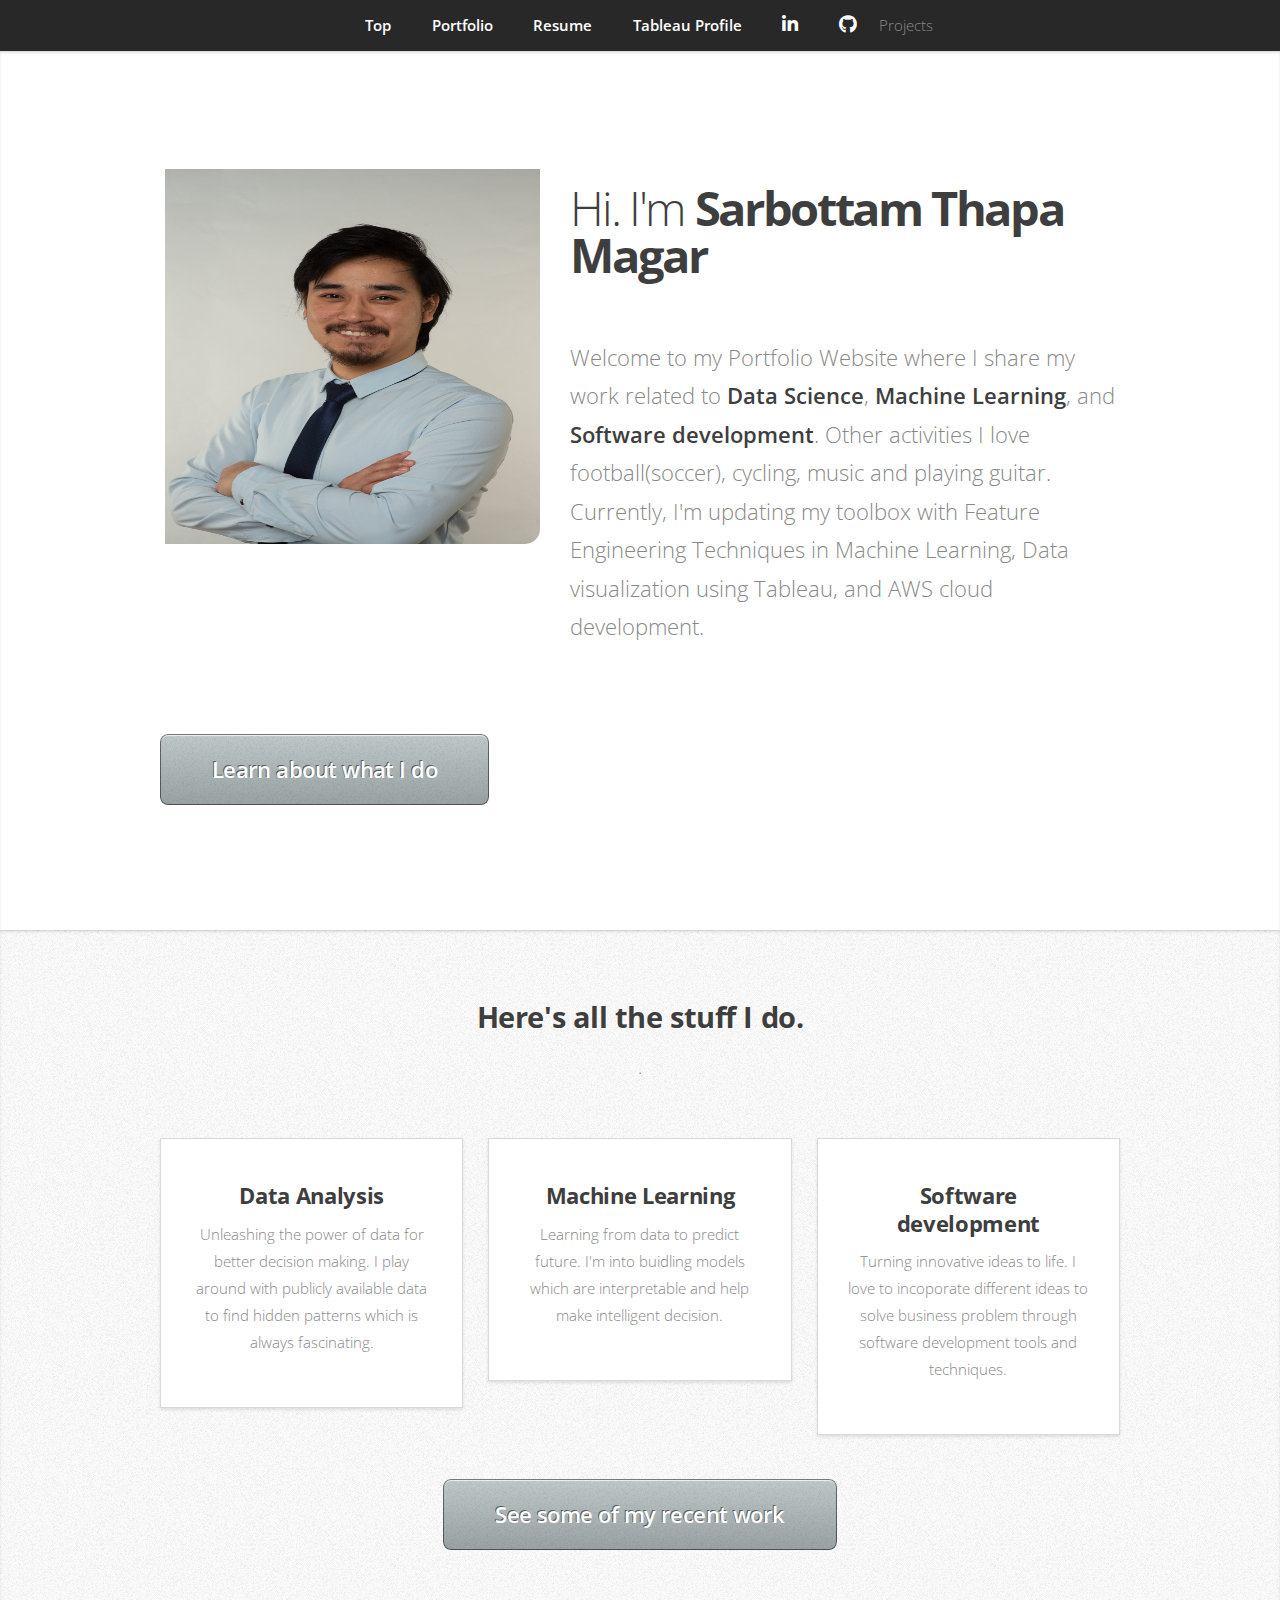
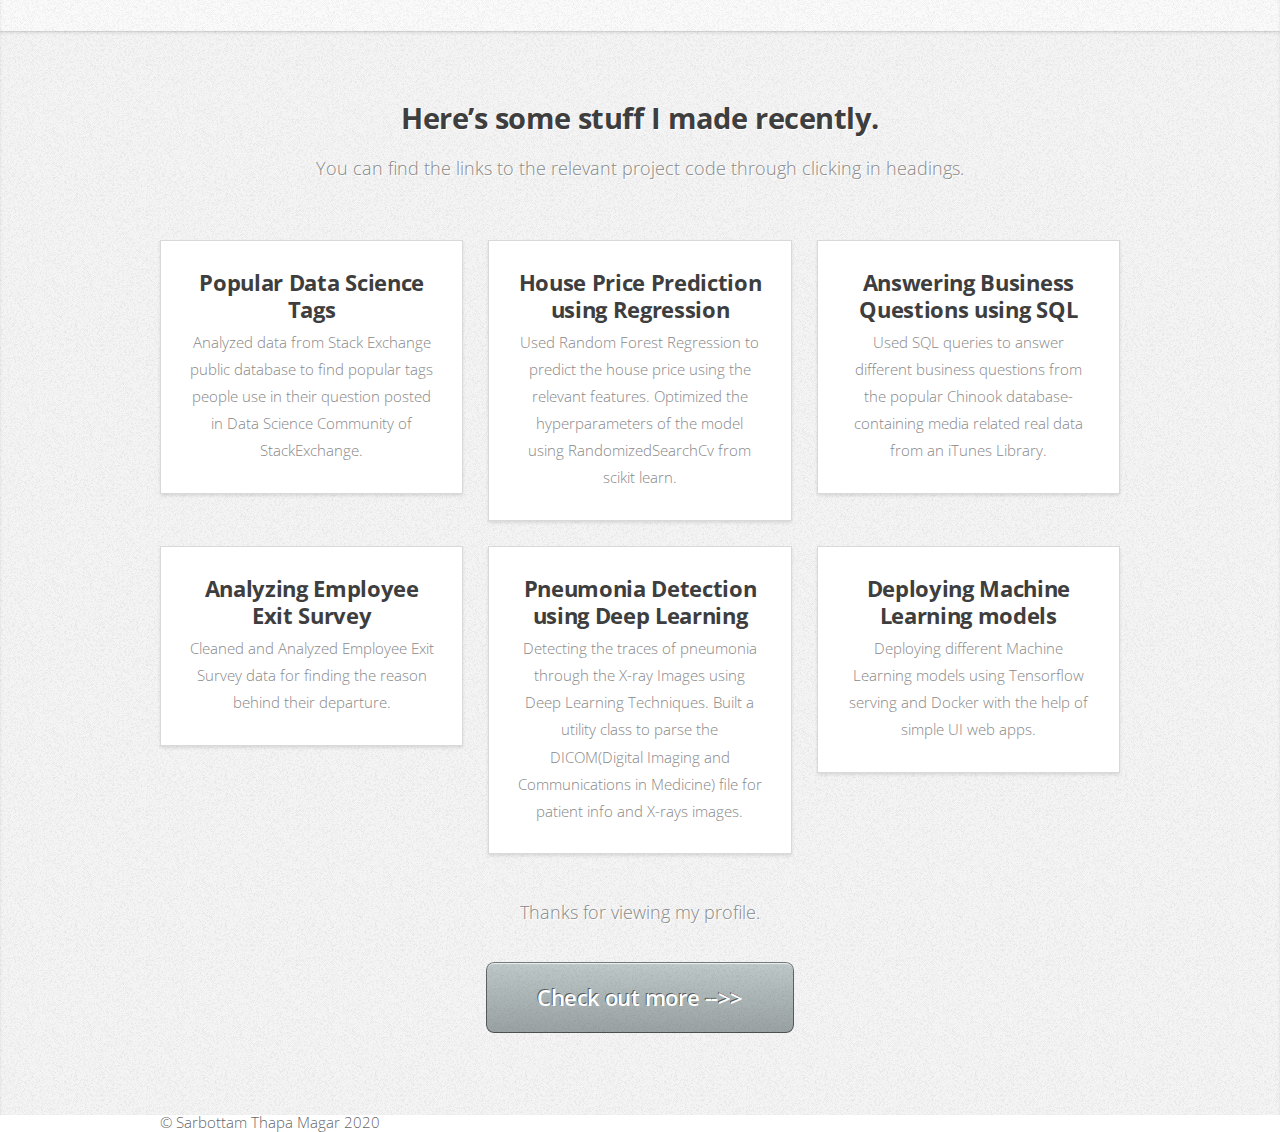
==== commit eaa40b12: "added first notebook analysis" ====
--- a/index.html
+++ b/index.html
@@ -19,16 +19,16 @@
 					<li><a href="#top">Top</a></li>
 					<li><a href="#portfolio">Portfolio</a></li>
 					<!-- <li><a href="#work">Work</a></li> -->
-					<li><a href="resume/SarbottamThapaMagarCV.pdf">Resume</a></li>
+					<li><a href="resume/SarbottamThapaMagarResume.pdf">Resume</a></li>
 					<li><a href="https://public.tableau.com/profile/sarbottam.thapa.magar#!/"><span class="label">Tableau Profile</span></a></li>	
 					<li><a href="https://www.linkedin.com/in/sarbottam/" class="icon brands fa-linkedin-in"><span class="label">LinkedIn</span></a></li>
 					<li><a href="https://github.com/Mattobad" class="icon brands fa-github"><span class="label">Github</span></a></li>
 					<div class="dropdown">
 						<li><span class="label">Projects</span></li>
 						<div class="dropdown-content">
-							<a href="projects/house_rg/index.html">House Project</a>
-							<a href="https://secret-mountain-51577.herokuapp.com/">Heart disease classificaiton</a>
-						  <!-- <a href="#">Link 3</a> -->
+							<a href="projects/house_rg/prediction.html">House Project</a>
+							<a href="https://secret-mountain-51577.herokuapp.com/">Heart disease</a>
+						  	<a href="projects/quantile_reg/index.html">Vehicle Interval Prediction</a>
 						</div>
 					</div>
 					
@@ -83,7 +83,7 @@
 								<!-- <span class="icon featured fa fa-area-chart" aria-hidden="true"></span> -->
 								<h3>Data Analysis</h3>
 								<p>Unleashing the power of data for better decision making. I play around with publicly available data to 
-									find hidden patterns which is always fasicating.</p>
+									find hidden patterns which is always fascinating.</p>
 							</section>
 						</div>
 						<div class="col-4 col-6-medium col-12-small">
@@ -119,7 +119,7 @@
 						<div class="col-4 col-6-medium col-12-small">
 							<article class="box style2">
 								<!-- <a href="https://github.com/Mattobad/Data-Analysis/tree/master/Popular-Data-Science-Tags" class="image featured"><img src="images/pic01.jpg" alt="" /></a> -->
-								<h3><a href="https://github.com/Mattobad/Data-Analysis/tree/master/Popular-Data-Science-Tags">Popular Data Science Tags</a></h3>
+								<h3><a href="notebooks/p-tags.html">Popular Data Science Tags</a></h3>
 								<p>Analyzed data from Stack Exchange public database to find popular tags people use in their question posted in Data Science Community of StackExchange.</p>
 							</article>
 						</div>
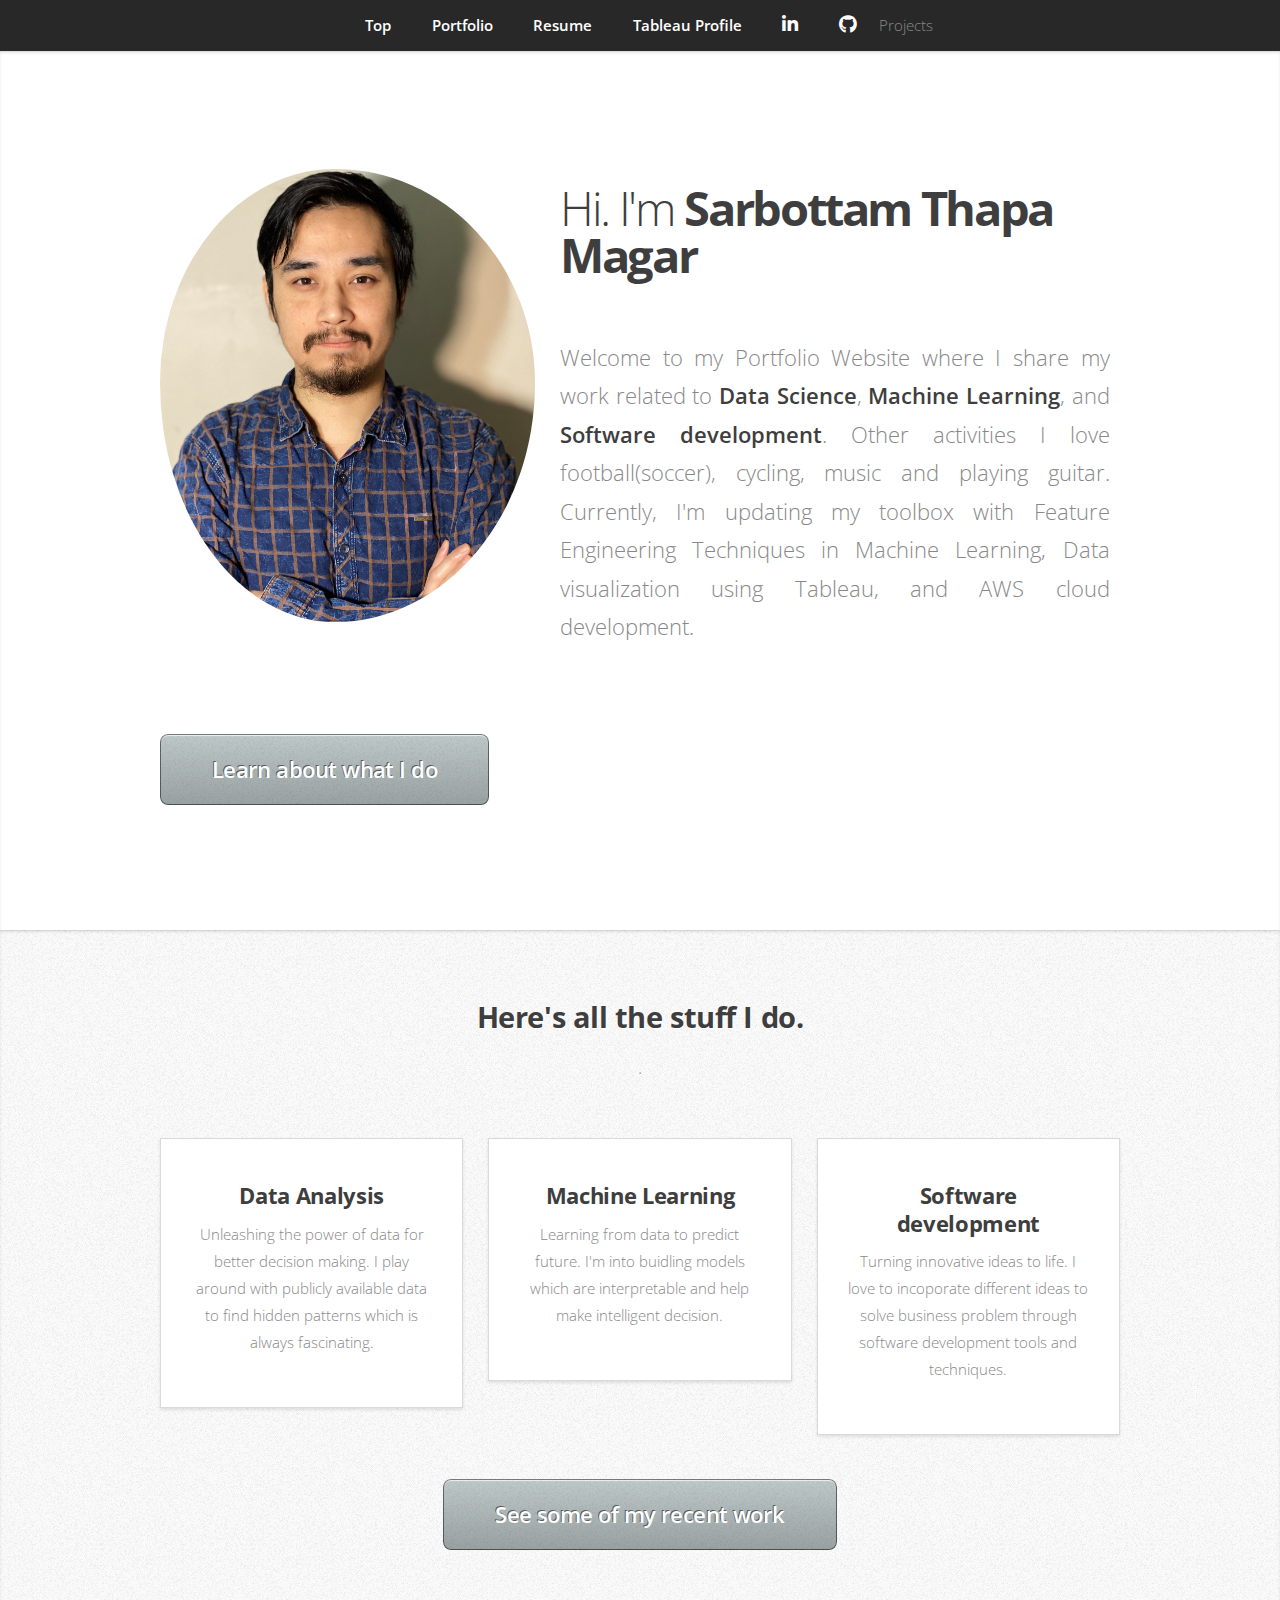
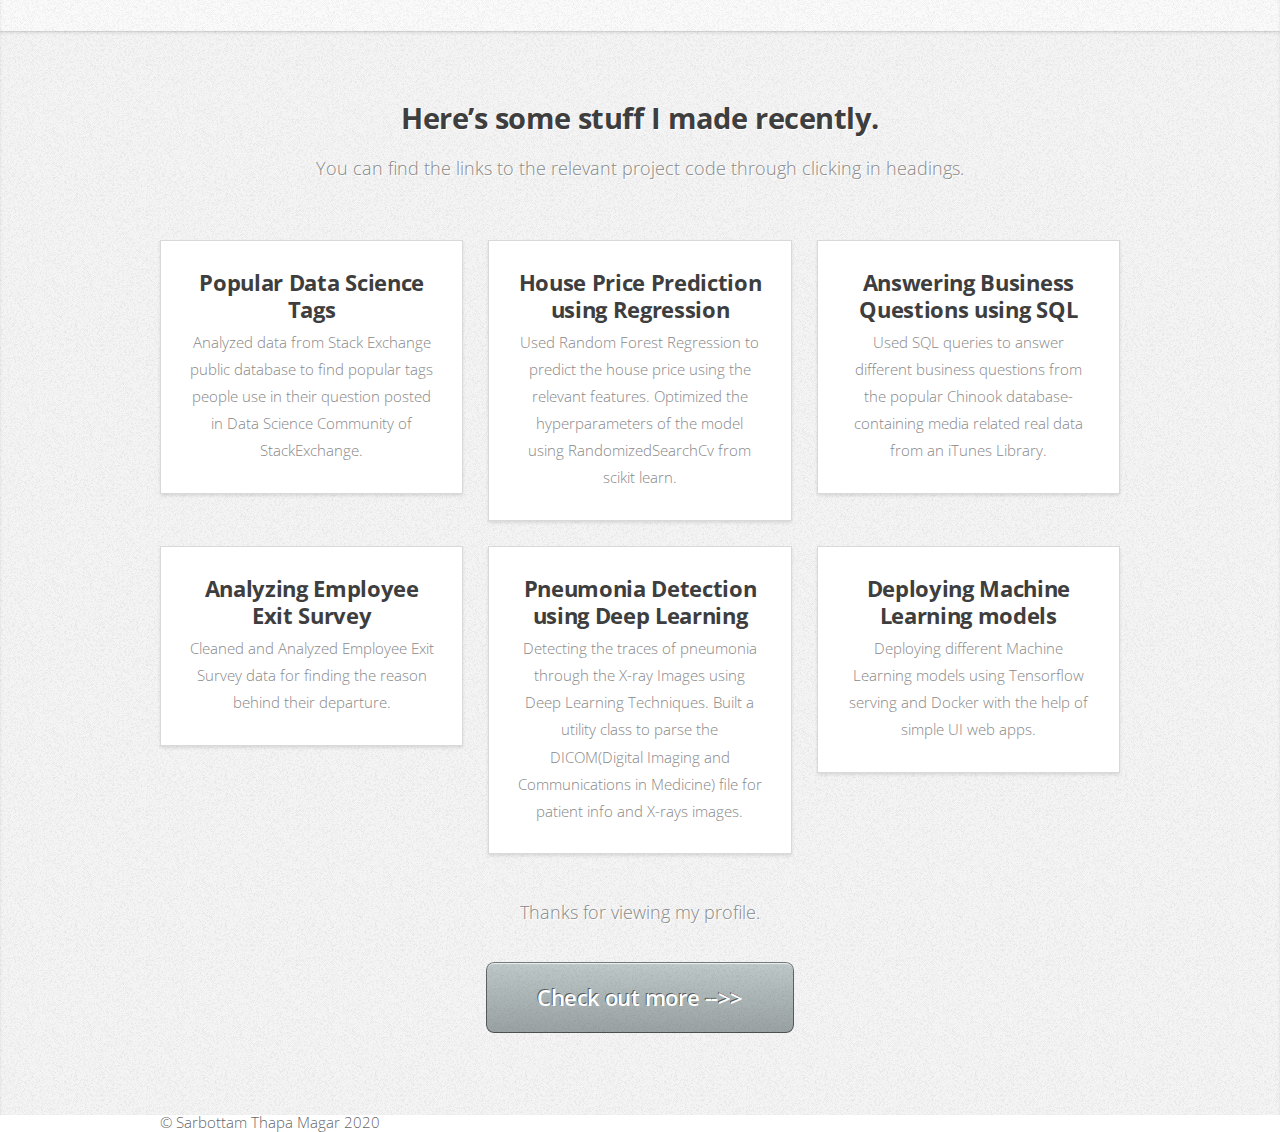
==== commit 119a6617: "updated profile pic" ====
--- a/index.html
+++ b/index.html
@@ -14,6 +14,7 @@
 	<body class="is-preload">
 
 		<!-- Nav -->
+		<!-- <button id="nav-menu">Menu</button> -->
 			<nav id="nav">
 				<ul class="container">
 					<li><a href="#top">Top</a></li>
@@ -43,13 +44,13 @@
 							<span class="image fit"><img src="images/ProfilePic.jpg" width="400" height="400" /></span>
 						</div> -->
 						
-						<img src="images/ProfilePic.jpg" class="center" width="400" height="400" />
+						<img src="images/pic1.jpg" class="center img-profile"/>
 			
 						<div class="col-sm col-xl col-8 col-7-large col-12-medium">
 							<header>
 								<h1>Hi. I'm <strong>Sarbottam Thapa Magar</strong></h1>
 							</header>
-							<p>	Welcome to my Portfolio Website where I share my work related to <strong>Data Science</strong>, <strong>Machine Learning</strong>,  and 
+							<p style="text-align: justify">	Welcome to my Portfolio Website where I share my work related to <strong>Data Science</strong>, <strong>Machine Learning</strong>,  and 
 								<strong>Software development</strong>. Other activities I love football(soccer), cycling, music and playing guitar.
 								Currently, I'm updating my toolbox with Feature Engineering Techniques in Machine Learning,
 								Data visualization using Tableau, and AWS cloud development.
--- a/assets/css/main.css
+++ b/assets/css/main.css
@@ -277,7 +277,7 @@
 		display: block;
 		margin-left: auto;
 		margin-right: auto;
-		border-radius: 15px;
+		border-radius: 50%;
 		padding: 20px;
 	}
 
@@ -290,7 +290,10 @@
 		.container.medium {
 			width: 900px;
 		}
-
+#nav-menu{
+	width: 5rem;
+	display:none;
+}
 		@media screen and (max-width: 1680px) {
 
 			.container {
@@ -328,6 +331,19 @@
 		}
 
 		@media screen and (max-width: 736px) {
+			/* #nav{
+				float:right;
+				width: 50% !important;;
+				display: none;
+			} */
+			/* #nav li {
+				display: block  !important;
+			}
+			
+			#nav-menu{
+				float:right;
+				display:block;
+			} */
 
 			.container {
 				width: 100%;
@@ -1678,6 +1694,11 @@
 		margin-bottom: 0;
 	}
 
+
+.img-profile {
+	width: 400px;
+	height: 100%;
+}
 /* Image */
 
 	.image {
@@ -2269,9 +2290,9 @@
 				padding: 8em 0;
 			}
 
-				#top .image {
-					width: 24em;
-					height: 24em;
+				#top .img-profile {
+					width: 400px;
+					height: 100%;
 					margin: 0;
 				}
 
@@ -2285,12 +2306,13 @@
 
 			#top {
 				text-align: center;
-				padding: 5em 0;
-			}
-
-				#top .image {
-					margin: 0 auto 2em auto;
-				}
+				padding: 0;
+			}
+
+			#top .img-profile {
+				margin-left: auto;
+				margin-right: auto;
+			}
 
 	}
 
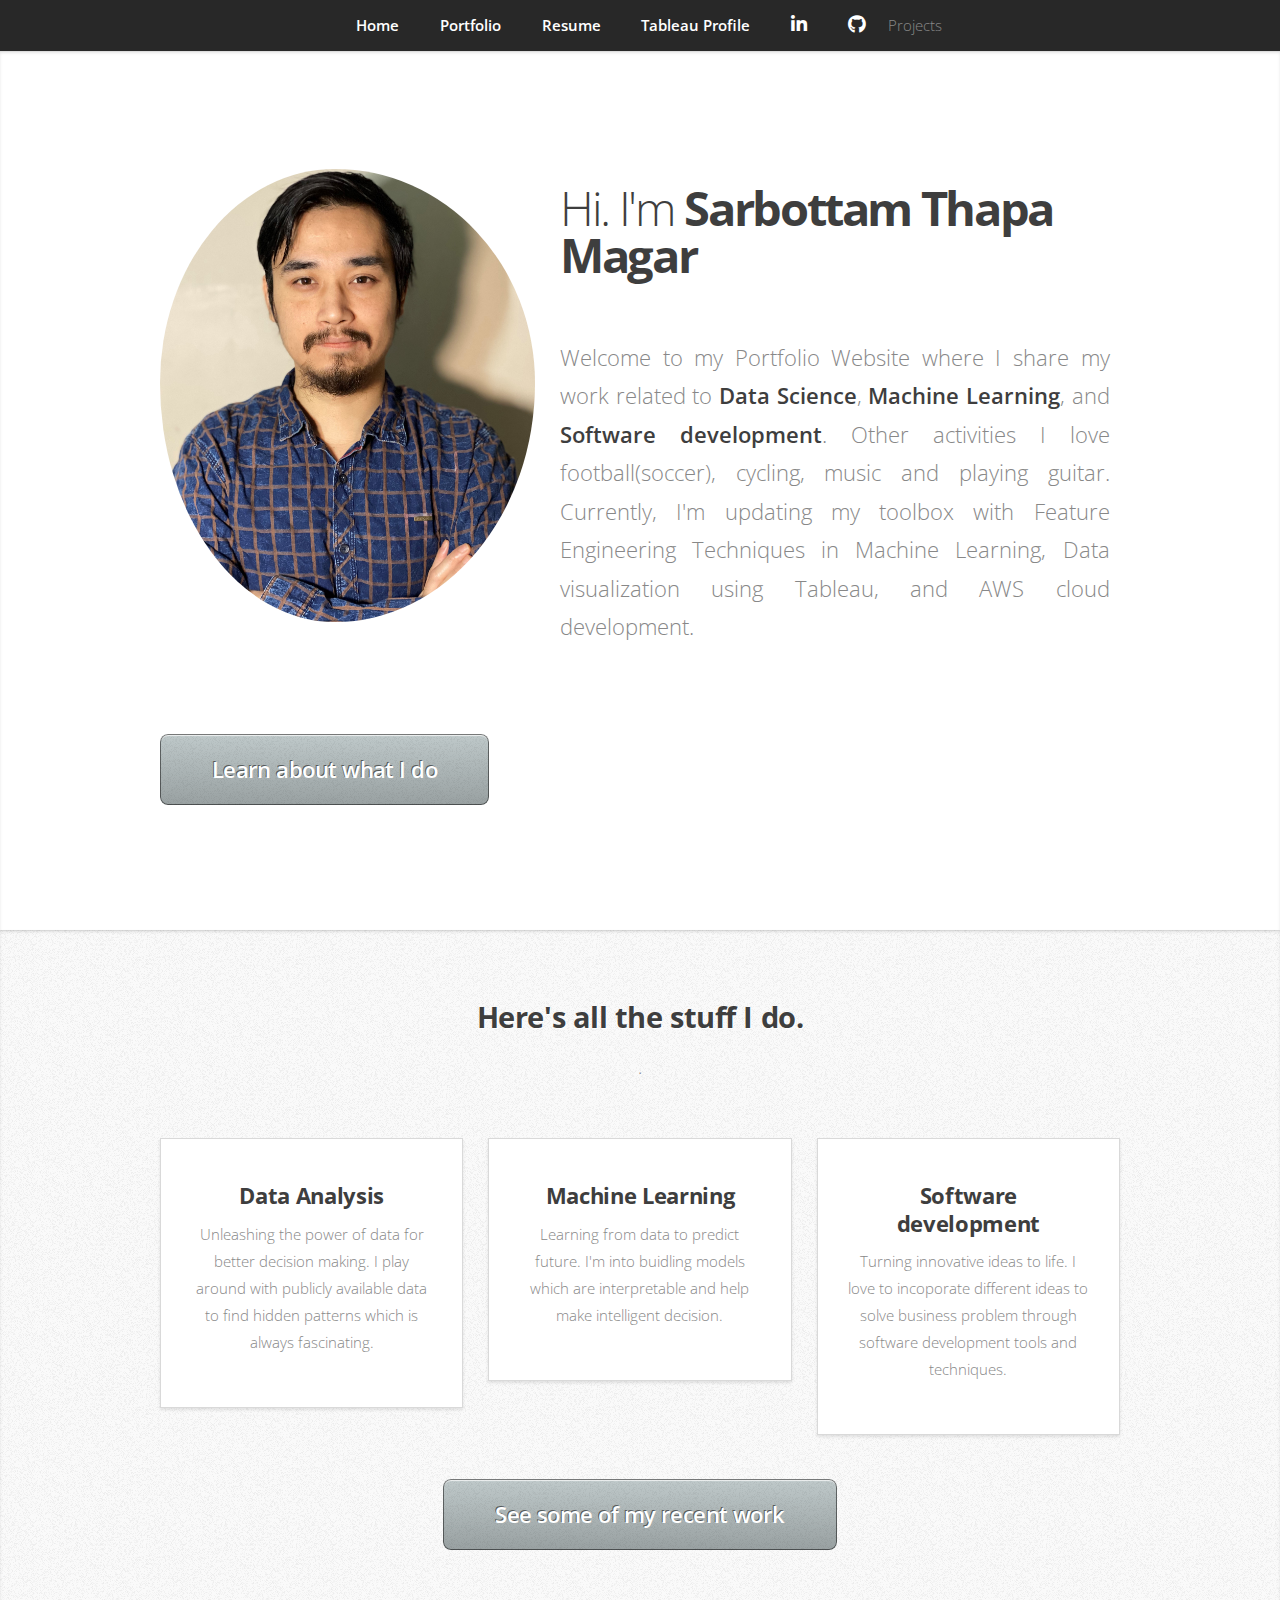
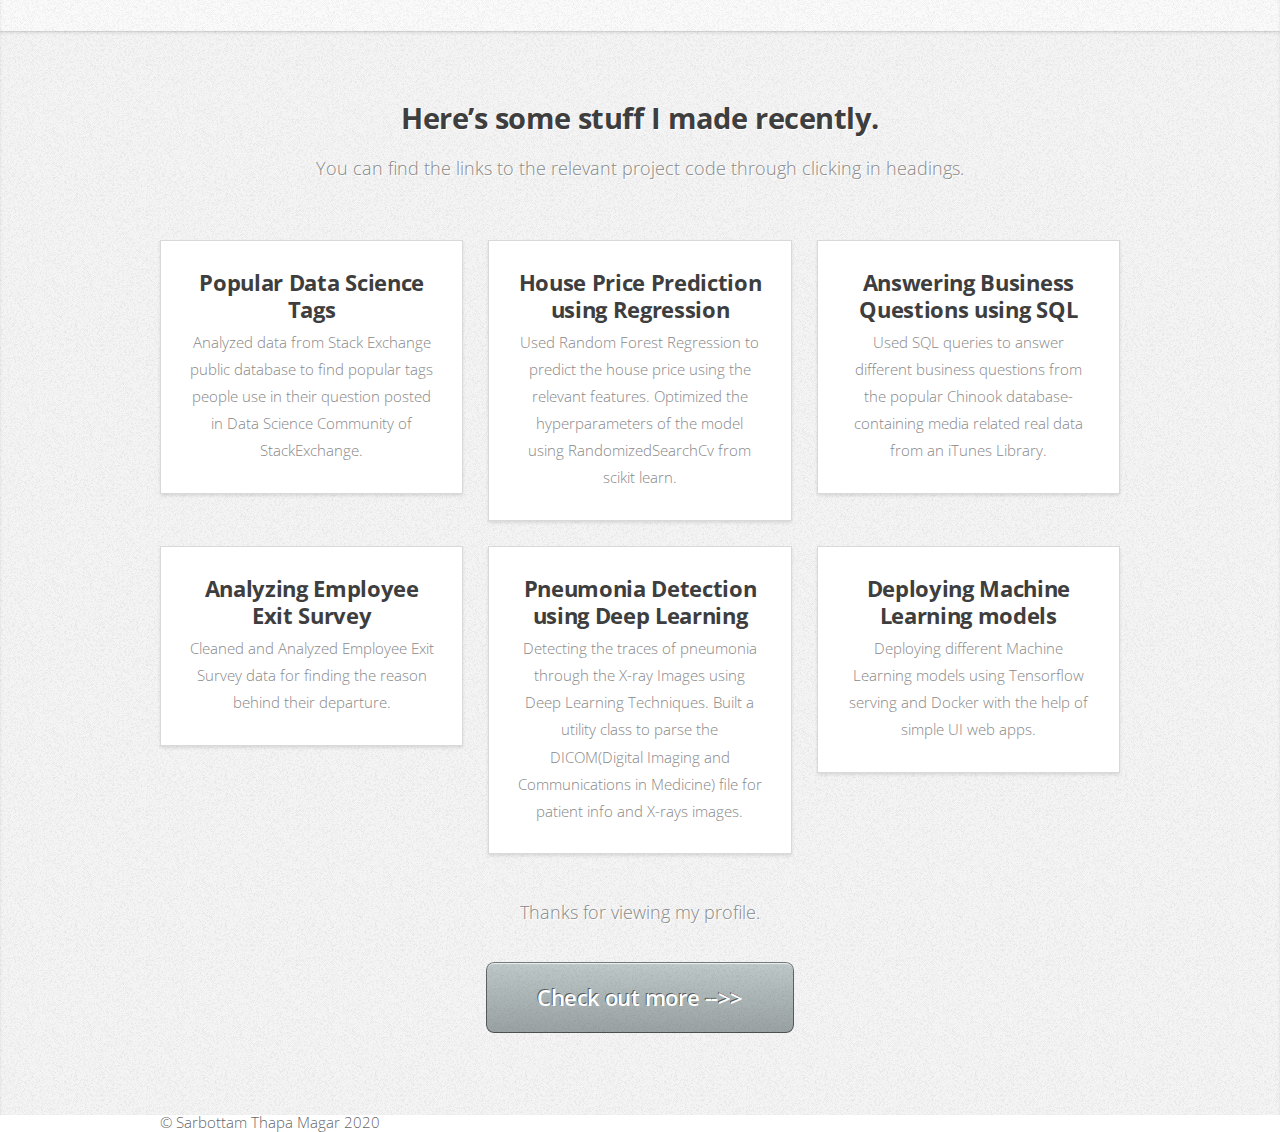
==== commit 0014dc99: "upgrade to responsive app - add mobile app responsive" ====
--- a/index.html
+++ b/index.html
@@ -10,16 +10,17 @@
 		<meta charset="utf-8" />
 		<meta name="viewport" content="width=device-width, initial-scale=1.0">
 		<link rel="stylesheet" href="assets/css/main.css" />
+		<link rel="stylesheet" href="https://cdnjs.cloudflare.com/ajax/libs/font-awesome/4.7.0/css/font-awesome.min.css">
 	</head>
 	<body class="is-preload">
 
+		
+		
 		<!-- Nav -->
-		<!-- <button id="nav-menu">Menu</button> -->
-			<nav id="nav">
+			<nav class="topnav" id="nav">
 				<ul class="container">
-					<li><a href="#top">Top</a></li>
+					<li><a href="#top">Home</a></li>
 					<li><a href="#portfolio">Portfolio</a></li>
-					<!-- <li><a href="#work">Work</a></li> -->
 					<li><a href="resume/SarbottamThapaMagarResume.pdf">Resume</a></li>
 					<li><a href="https://public.tableau.com/profile/sarbottam.thapa.magar#!/"><span class="label">Tableau Profile</span></a></li>	
 					<li><a href="https://www.linkedin.com/in/sarbottam/" class="icon brands fa-linkedin-in"><span class="label">LinkedIn</span></a></li>
@@ -31,8 +32,10 @@
 							<a href="https://secret-mountain-51577.herokuapp.com/">Heart disease</a>
 						  	<a href="projects/quantile_reg/index.html">Vehicle Interval Prediction</a>
 						</div>
-					</div>
-					
+					</div> 
+					<a href="javascript:void(0);" class="myicon" onclick="myFunction()">
+						<i class="fa fa-bars"></i>
+					  </a>
 				</ul>
 			</nav>
 
@@ -40,9 +43,7 @@
 			<article id="top" class="wrapper style1">
 				<div class="container">
 					<div class="row">
-						<!-- <div class="col-4 col-5-large col-12-medium">
-							<span class="image fit"><img src="images/ProfilePic.jpg" width="400" height="400" /></span>
-						</div> -->
+
 						
 						<img src="images/pic1.jpg" class="center img-profile"/>
 			
@@ -188,10 +189,7 @@
 						</div> -->
 
 					</div>
-					<!-- <footer>
-						<p>Lorem ipsum dolor sit sapien vestibulum ipsum primis?</p>
-						<a href="#contact" class="button large scrolly">Get in touch with me</a>
-					</footer> -->
+					
 					<footer>
 						<p>Thanks for viewing my profile.</p>
 						<a href="https://github.com/Mattobad" class="button large scrolly">Check out more -->></a>
--- a/assets/css/main.css
+++ b/assets/css/main.css
@@ -231,6 +231,15 @@
 		}
 
 
+
+/* Ham menu */
+#nav a.myicon {
+	display: none;
+}
+
+#nav li {
+	display: inline;
+}
 
 /* Dropdown menu */
 /*  */
@@ -290,11 +299,10 @@
 		.container.medium {
 			width: 900px;
 		}
-#nav-menu{
-	width: 5rem;
-	display:none;
-}
+
+	
 		@media screen and (max-width: 1680px) {
+			
 
 			.container {
 				width: 1200px;
@@ -304,6 +312,7 @@
 					width: 900px;
 				}
 
+				
 		}
 
 		@media screen and (max-width: 1280px) {
@@ -328,33 +337,49 @@
 					width: 75%;
 				}
 
+			#nav li {
+
+			}
+
 		}
 
 		@media screen and (max-width: 736px) {
-			/* #nav{
-				float:right;
-				width: 50% !important;;
+
+			#nav li:not(:first-child){
 				display: none;
-			} */
-			/* #nav li {
-				display: block  !important;
+		
+			}
+
+			#nav li{
+				float: left;
+			}
+
+			#nav div.dropdown {
+				display: block;
+				
 			}
 			
-			#nav-menu{
-				float:right;
-				display:block;
-			} */
-
-			.container {
-				width: 100%;
-				max-width: calc(100% - 30px);
-			}
-
-				.container.medium {
-					width: 100%;
-				}
-
-		}
+			#nav a.myicon {
+				display: block;
+				margin: 5px 10px 10px 0;
+				position: absolute;
+				right: 0;
+				top: 0;
+			}
+		
+			
+			.topnav.responsive {position: relative;}
+			.topnav.responsive li {
+				float: initial !important;
+				display: block !important;
+				text-align: left !important;
+				background-color: #282828;
+				color:white;
+		}
+
+		
+
+	}
 
 /* Row */
 
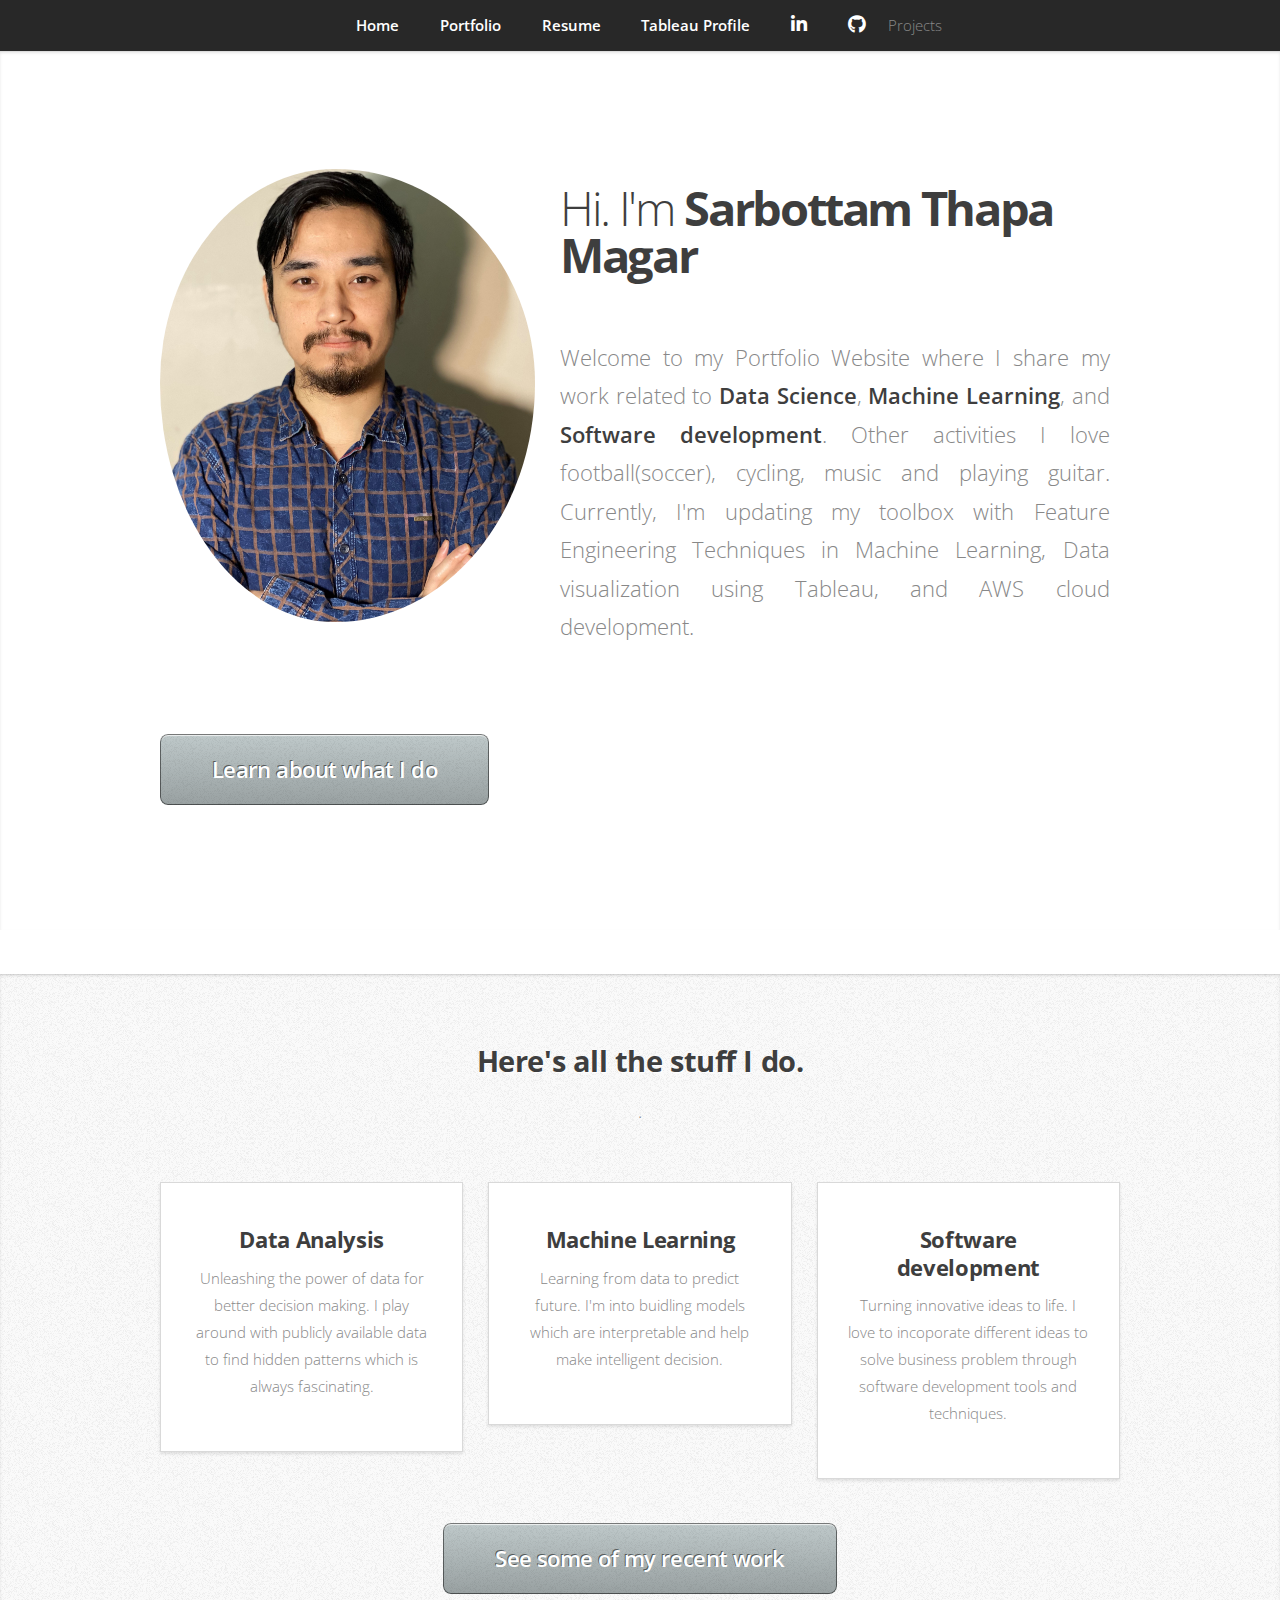
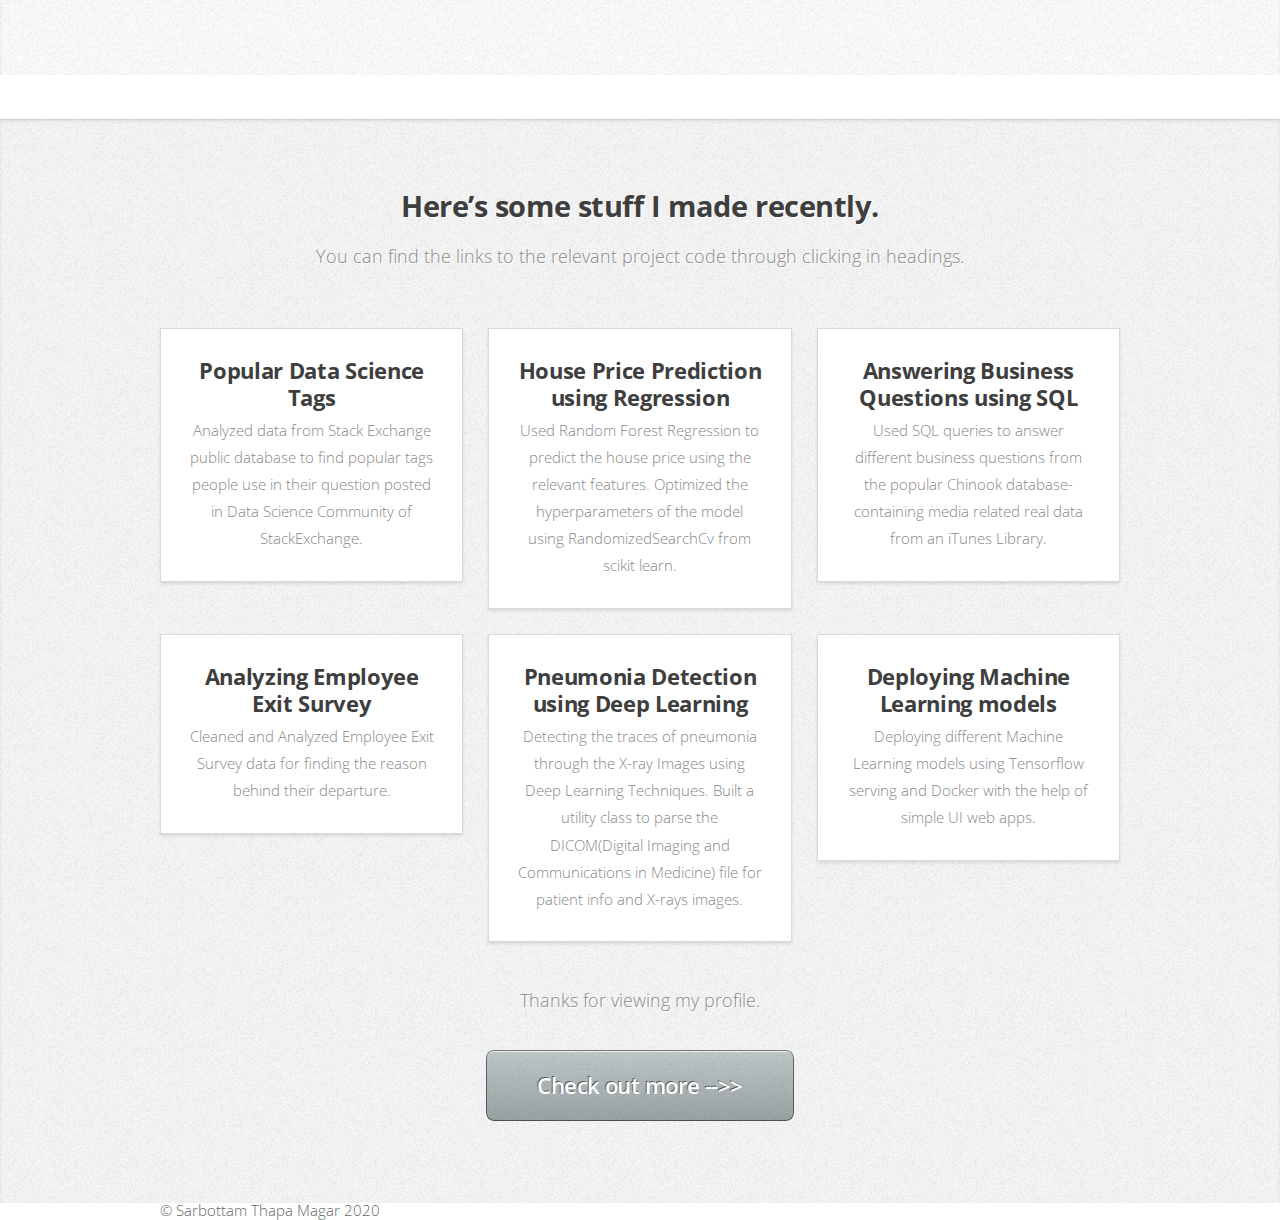
==== commit 11491f8b: "resume update" ====
--- a/index.html
+++ b/index.html
@@ -21,7 +21,7 @@
 				<ul class="container">
 					<li><a href="#top">Home</a></li>
 					<li><a href="#portfolio">Portfolio</a></li>
-					<li><a href="resume/SarbottamThapaMagarResume.pdf">Resume</a></li>
+					<li><a href="resume/SarbottamThapaMagarDS.pdf">Resume</a></li>
 					<li><a href="https://public.tableau.com/profile/sarbottam.thapa.magar#!/"><span class="label">Tableau Profile</span></a></li>	
 					<li><a href="https://www.linkedin.com/in/sarbottam/" class="icon brands fa-linkedin-in"><span class="label">LinkedIn</span></a></li>
 					<li><a href="https://github.com/Mattobad" class="icon brands fa-github"><span class="label">Github</span></a></li>
@@ -30,7 +30,7 @@
 						<div class="dropdown-content">
 							<a href="projects/house_rg/prediction.html">House Project</a>
 							<a href="https://secret-mountain-51577.herokuapp.com/">Heart disease</a>
-						  	<a href="projects/quantile_reg/index.html">Vehicle Interval Prediction</a>
+						  	<a id="project" href="#vehicle" onclick="getProject()">Vehicle Interval Prediction</a>
 						</div>
 					</div> 
 					<a href="javascript:void(0);" class="myicon" onclick="myFunction()">
@@ -39,6 +39,7 @@
 				</ul>
 			</nav>
 
+		<div class="main-container">
 		<!-- Home -->
 			<article id="top" class="wrapper style1">
 				<div class="container">
@@ -121,7 +122,7 @@
 						<div class="col-4 col-6-medium col-12-small">
 							<article class="box style2">
 								<!-- <a href="https://github.com/Mattobad/Data-Analysis/tree/master/Popular-Data-Science-Tags" class="image featured"><img src="images/pic01.jpg" alt="" /></a> -->
-								<h3><a href="notebooks/p-tags.html">Popular Data Science Tags</a></h3>
+								<h3><a id="nb" href="#notebook" onclick="getNotebook()">Popular Data Science Tags</a></h3>
 								<p>Analyzed data from Stack Exchange public database to find popular tags people use in their question posted in Data Science Community of StackExchange.</p>
 							</article>
 						</div>
@@ -197,7 +198,8 @@
 				</div>
 			</article>
 
-		
+		</div> <!-- main-container -->
+
 		<footer class="container">
 			<ul id="copyright">
 			<li>&copy; Sarbottam Thapa Magar 2020</li>
